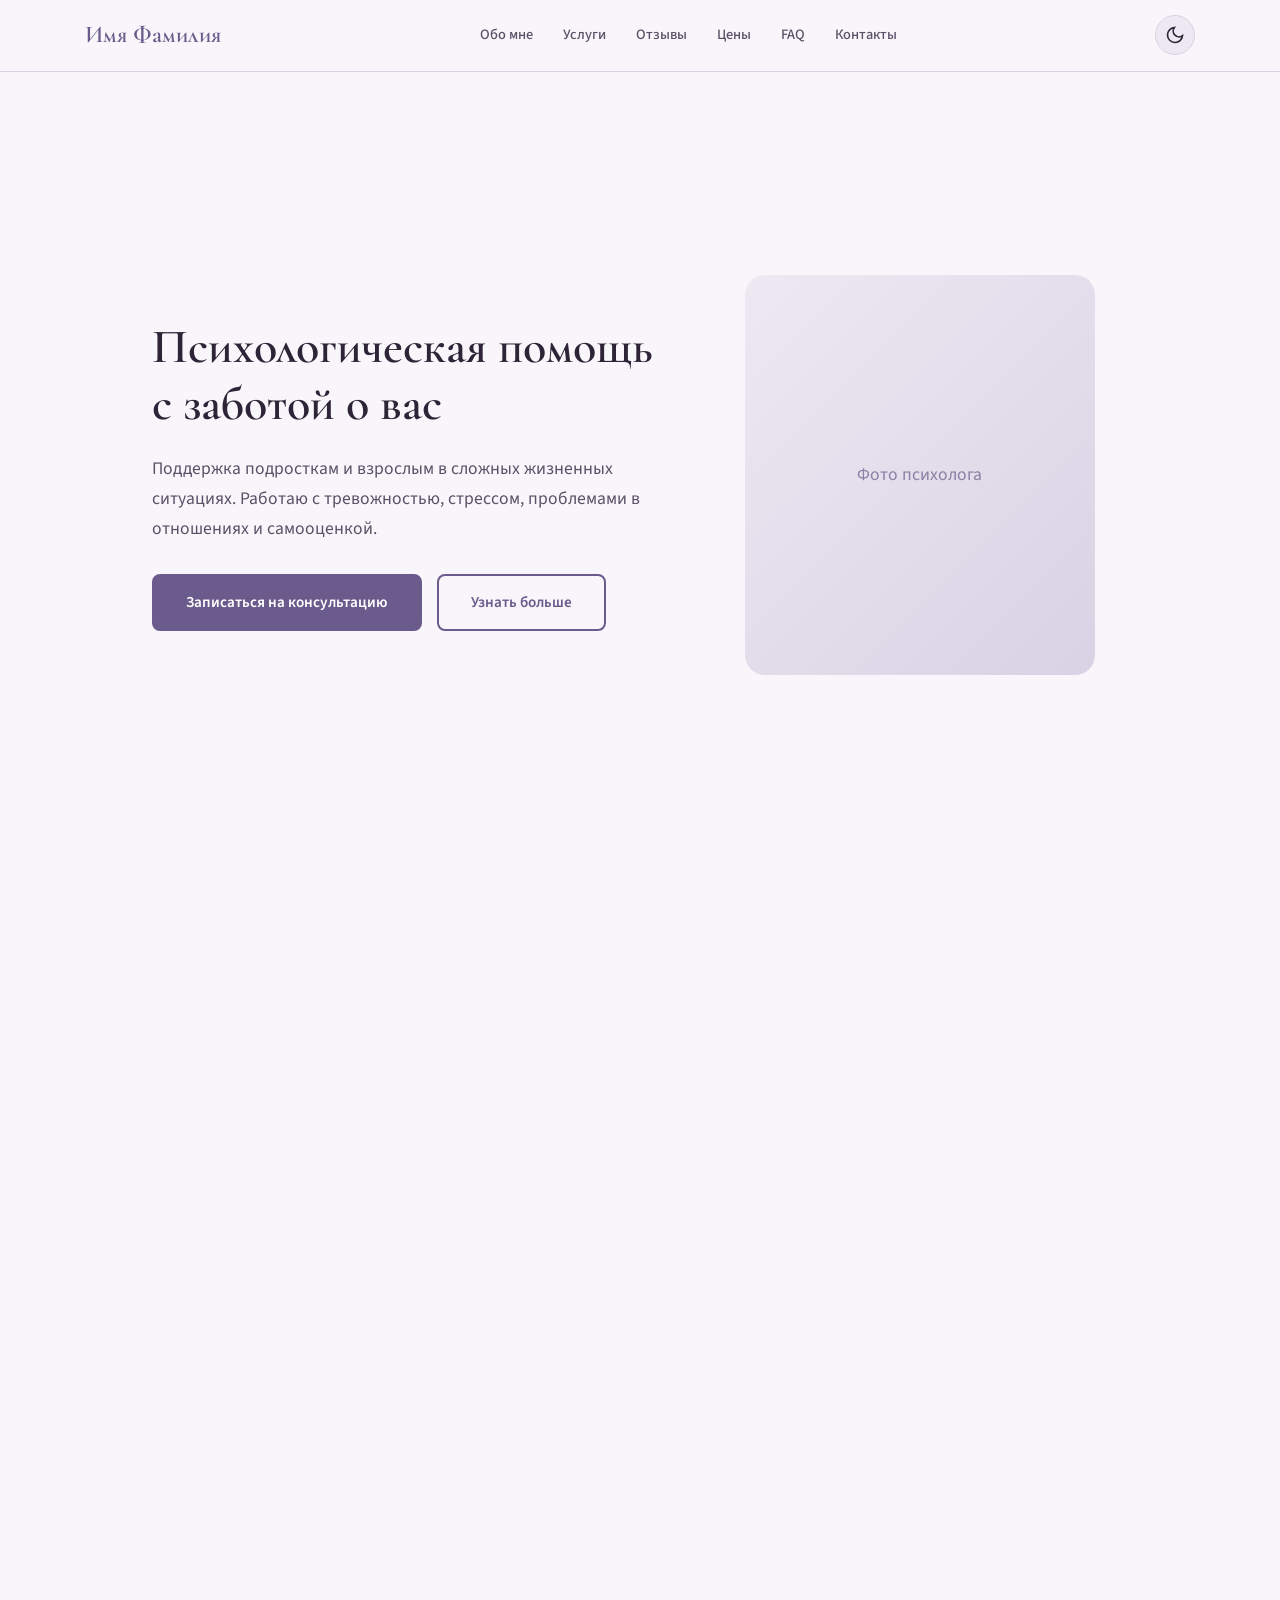
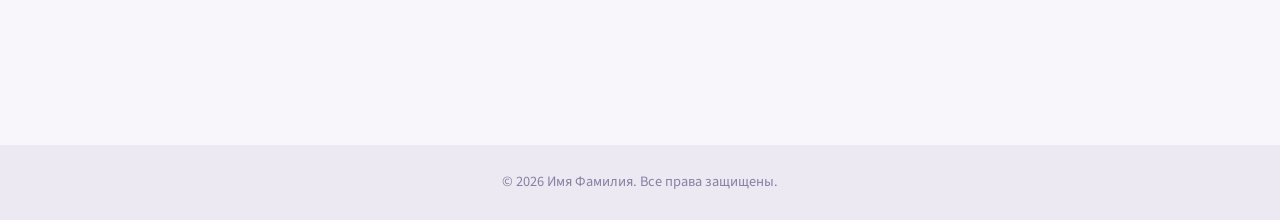
==== index.html @ 573522c4 "Add main site with combined design (2+4+5), update TZ and create README" ====
<!DOCTYPE html>
<html lang="ru">
<head>
    <meta charset="UTF-8">
    <meta name="viewport" content="width=device-width, initial-scale=1.0">
    <meta name="description" content="Психологическая помощь подросткам и взрослым. Индивидуальные консультации, работа с тревожностью, стрессом и отношениями.">
    <meta name="keywords" content="психолог, консультация психолога, помощь подросткам, тревожность, стресс, отношения">
    <meta property="og:title" content="Психолог - Консультации">
    <meta property="og:description" content="Профессиональная психологическая помощь">
    <title>Психолог | Консультации</title>
    <link rel="preconnect" href="https://fonts.googleapis.com">
    <link rel="preconnect" href="https://fonts.gstatic.com" crossorigin>
    <link href="https://fonts.googleapis.com/css2?family=Cormorant+Garamond:wght@400;600&family=Montserrat:wght@400;600;700&family=Source+Sans+Pro:wght@300;400;600&display=swap" rel="stylesheet">
    <link rel="stylesheet" href="css/style.css">
</head>
<body>
    <header class="header">
        <div class="container header__inner">
            <a href="#" class="logo">Имя Фамилия</a>
            <nav class="nav">
                <a href="#about" class="nav__link">Обо мне</a>
                <a href="#services" class="nav__link">Услуги</a>
                <a href="#reviews" class="nav__link">Отзывы</a>
                <a href="#pricing" class="nav__link">Цены</a>
                <a href="#faq" class="nav__link">FAQ</a>
                <a href="#contacts" class="nav__link">Контакты</a>
            </nav>
            <button class="theme-toggle" id="themeToggle" aria-label="Переключить тему">
                <svg class="icon-sun" width="20" height="20" viewBox="0 0 24 24" fill="none" stroke="currentColor" stroke-width="2">
                    <circle cx="12" cy="12" r="5"></circle>
                    <line x1="12" y1="1" x2="12" y2="3"></line>
                    <line x1="12" y1="21" x2="12" y2="23"></line>
                    <line x1="4.22" y1="4.22" x2="5.64" y2="5.64"></line>
                    <line x1="18.36" y1="18.36" x2="19.78" y2="19.78"></line>
                    <line x1="1" y1="12" x2="3" y2="12"></line>
                    <line x1="21" y1="12" x2="23" y2="12"></line>
                    <line x1="4.22" y1="19.78" x2="5.64" y2="18.36"></line>
                    <line x1="18.36" y1="5.64" x2="19.78" y2="4.22"></line>
                </svg>
                <svg class="icon-moon" width="20" height="20" viewBox="0 0 24 24" fill="none" stroke="currentColor" stroke-width="2">
                    <path d="M21 12.79A9 9 0 1 1 11.21 3 7 7 0 0 0 21 12.79z"></path>
                </svg>
            </button>
            <button class="mobile-menu-btn" id="mobileMenuBtn" aria-label="Меню">
                <span></span>
                <span></span>
                <span></span>
            </button>
        </div>
    </header>

    <section class="hero">
        <div class="container hero__inner">
            <div class="hero__content">
                <h1 class="hero__title">Психологическая помощь<br>с заботой о вас</h1>
                <p class="hero__subtitle">Поддержка подросткам и взрослым в сложных жизненных ситуациях. Работаю с тревожностью, стрессом, проблемами в отношениях и самооценкой.</p>
                <div class="hero__buttons">
                    <a href="#contacts" class="btn btn--primary">Записаться на консультацию</a>
                    <a href="#about" class="btn btn--secondary">Узнать больше</a>
                </div>
            </div>
            <div class="hero__image">
                <div class="hero__photo-placeholder">Фото психолога</div>
            </div>
        </div>
    </section>

    <section class="section about" id="about">
        <div class="container">
            <h2 class="section-title">Обо мне</h2>
            <div class="about__grid">
                <div class="about__photo">
                    <div class="photo-placeholder">Фото</div>
                </div>
                <div class="about__content">
                    <h3>Клинический психолог</h3>
                    <p>Помогаю людям найти выход из сложных ситуаций, обрести гармонию и научиться понимать себя. Работаю с подростками и взрослыми.</p>
                    <p>Мой подход — мягкая поддержка и глубокое понимание. Вместе мы найдём решение.</p>
                    <div class="about__stats">
                        <div class="stat">
                            <span class="stat__number">8+</span>
                            <span class="stat__label">лет опыта</span>
                        </div>
                        <div class="stat">
                            <span class="stat__number">500+</span>
                            <span class="stat__label">клиентов</span>
                        </div>
                        <div class="stat">
                            <span class="stat__number">2000+</span>
                            <span class="stat__label">сессий</span>
                        </div>
                    </div>
                </div>
            </div>
        </div>
    </section>

    <section class="section advantages">
        <div class="container">
            <h2 class="section-title">Почему выбирают меня</h2>
            <div class="advantages__grid">
                <div class="advantage-card">
                    <div class="advantage-card__icon">
                        <svg width="32" height="32" viewBox="0 0 24 24" fill="none" stroke="currentColor" stroke-width="2">
                            <path d="M20.84 4.61a5.5 5.5 0 0 0-7.78 0L12 5.67l-1.06-1.06a5.5 5.5 0 0 0-7.78 7.78l1.06 1.06L12 21.23l7.78-7.78 1.06-1.06a5.5 5.5 0 0 0 0-7.78z"></path>
                        </svg>
                    </div>
                    <h3>Индивидуальный подход</h3>
                    <p>Для каждого клиента разрабатываю персональную программу работы</p>
                </div>
                <div class="advantage-card">
                    <div class="advantage-card__icon">
                        <svg width="32" height="32" viewBox="0 0 24 24" fill="none" stroke="currentColor" stroke-width="2">
                            <circle cx="12" cy="12" r="10"></circle>
                            <polyline points="12 6 12 12 16 14"></polyline>
                        </svg>
                    </div>
                    <h3>Удобное время</h3>
                    <p>Гибкий график консультаций, в том числе онлайн</p>
                </div>
                <div class="advantage-card">
                    <div class="advantage-card__icon">
                        <svg width="32" height="32" viewBox="0 0 24 24" fill="none" stroke="currentColor" stroke-width="2">
                            <path d="M12 22s8-4 8-10V5l-8-3-8 3v7c0 6 8 10 8 10z"></path>
                        </svg>
                    </div>
                    <h3>Конфиденциальность</h3>
                    <p>Гарантирую полную анонимность и безопасность данных</p>
                </div>
            </div>
        </div>
    </section>

    <section class="section services" id="services">
        <div class="container">
            <h2 class="section-title">Услуги</h2>
            <div class="services__grid">
                <div class="service-card">
                    <h3>Индивидуальная консультация</h3>
                    <p>Работа с тревожностью, стрессом, низкой самооценкой, сложностями в отношениях и жизненными кризисами.</p>
                    <div class="service-card__price">60 мин / 3000 ₽</div>
                </div>
                <div class="service-card">
                    <h3>Консультация для подростков</h3>
                    <p>Помощь в сложный период взросления, с буллингом, тревожностью, проблемами в школе и семье.</p>
                    <div class="service-card__price">60 мин / 3000 ₽</div>
                </div>
                <div class="service-card">
                    <h3>Консультация для родителей</h3>
                    <p>Помощь в выстраивании отношений с подростками, понимание их потребностей.</p>
                    <div class="service-card__price">60 мин / 3000 ₽</div>
                </div>
                <div class="service-card">
                    <h3>Парная консультация</h3>
                    <p>Работа с конфликтами, улучшение коммуникации, восстановление близости.</p>
                    <div class="service-card__price">90 мин / 5000 ₽</div>
                </div>
                <div class="service-card">
                    <h3>Онлайн-консультация</h3>
                    <p>Комфортные сессии по видеосвязи из любой точки мира. То же качество, что и очно.</p>
                    <div class="service-card__price">60 мин / 2500 ₽</div>
                </div>
            </div>
        </div>
    </section>

    <section class="section reviews" id="reviews">
        <div class="container">
            <h2 class="section-title">Отзывы</h2>
            <div class="reviews__slider">
                <div class="reviews__track">
                    <div class="review-card">
                        <div class="review-card__text">"Очень благодарна за помощь! смогла разобраться в своих эмоциях и наконец почувствовать себя спокойно."</div>
                        <div class="review-card__author">— Анна, 28 лет</div>
                    </div>
                    <div class="review-card">
                        <div class="review-card__text">"Помогли сыну справиться с буллингом в школе. Отношения в семье стали намного лучше."</div>
                        <div class="review-card__author">— Марина, мама подростка</div>
                    </div>
                    <div class="review-card">
                        <div class="review-card__text">"Профессиональный подход и чуткость. Рекомендую всем, кто ищет поддержку."</div>
                        <div class="review-card__author">— Дмитрий, 35 лет</div>
                    </div>
                </div>
            </div>
        </div>
    </section>

    <section class="section pricing" id="pricing">
        <div class="container">
            <h2 class="section-title">Тарифы</h2>
            <div class="pricing__grid">
                <div class="price-card">
                    <h3>Разовая сессия</h3>
                    <div class="price-card__cost">3000 ₽</div>
                    <ul class="price-card__list">
                        <li>60 минут</li>
                        <li>Очно или онлайн</li>
                        <li>Запись сессии</li>
                    </ul>
                </div>
                <div class="price-card price-card--featured">
                    <h3>Базовый</h3>
                    <div class="price-card__cost">25000 ₽</div>
                    <ul class="price-card__list">
                        <li>10 сессий</li>
                        <li>Скидка 17%</li>
                        <li>Поддержка между сессиями</li>
                    </ul>
                </div>
                <div class="price-card">
                    <h3>Интенсив</h3>
                    <div class="price-card__cost">45000 ₽</div>
                    <ul class="price-card__list">
                        <li>20 сессий</li>
                        <li>Скидка 25%</li>
                        <li>Приоритетная запись</li>
                    </ul>
                </div>
            </div>
        </div>
    </section>

    <section class="section faq" id="faq">
        <div class="container">
            <h2 class="section-title">Частые вопросы</h2>
            <div class="faq__list">
                <div class="faq__item">
                    <button class="faq__question">Как проходит первая консультация?</button>
                    <div class="faq__answer">
                        <p>На первой консультации мы знакомимся, вы рассказываете о вашей ситуации, а я отвечаю на вопросы. В конце определяем цели и план работы.</p>
                    </div>
                </div>
                <div class="faq__item">
                    <button class="faq__question">Сколько консультаций нужно?</button>
                    <div class="faq__answer">
                        <p>Это зависит от вашей ситуации. Обычно заметные результаты появляются после 5-10 сессий. Точное количество обсудим на первой встрече.</p>
                    </div>
                </div>
                <div class="faq__item">
                    <button class="faq__question">Конфиденциальна ли информация?</button>
                    <div class="faq__answer">
                        <p>Да, вся информация строго конфиденциальна. Я соблюдаю профессиональную этику и не передаю данные третьим лицам.</p>
                    </div>
                </div>
                <div class="faq__item">
                    <button class="faq__question">Можно ли перенести консультацию?</button>
                    <div class="faq__answer">
                        <p>Да, перенос возможен не менее чем за 24 часа до сессии без штрафных санкций.</p>
                    </div>
                </div>
            </div>
        </div>
    </section>

    <section class="section contacts" id="contacts">
        <div class="container">
            <h2 class="section-title">Свяжитесь со мной</h2>
            <p class="contacts__text">Первый шаг к изменениям — это решение обратиться за помощью.</p>
            <div class="contacts__links">
                <a href="tel:+79000000000" class="contact-link">
                    <svg width="24" height="24" viewBox="0 0 24 24" fill="none" stroke="currentColor" stroke-width="2">
                        <path d="M22 16.92v3a2 2 0 0 1-2.18 2 19.79 19.79 0 0 1-8.63-3.07 19.5 19.5 0 0 1-6-6 19.79 19.79 0 0 1-3.07-8.67A2 2 0 0 1 4.11 2h3a2 2 0 0 1 2 1.72 12.84 12.84 0 0 0 .7 2.81 2 2 0 0 1-.45 2.11L8.09 9.91a16 16 0 0 0 6 6l1.27-1.27a2 2 0 0 1 2.11-.45 12.84 12.84 0 0 0 2.81.7A2 2 0 0 1 22 16.92z"></path>
                    </svg>
                    +7 (900) 000-00-00
                </a>
                <a href="https://t.me/username" class="contact-link" target="_blank" rel="noopener">
                    <svg width="24" height="24" viewBox="0 0 24 24" fill="none" stroke="currentColor" stroke-width="2">
                        <path d="M21 11.5a8.38 8.38 0 0 1-.9 3.8 8.5 8.5 0 0 1-7.6 4.7 8.38 8.38 0 0 1-3.8-.9L3 21l1.9-5.7a8.38 8.38 0 0 1-.9-3.8 8.5 8.5 0 0 1 4.7-7.6 8.38 8.38 0 0 1 3.8-.9h.5a8.48 8.48 0 0 1 8 8v.5z"></path>
                    </svg>
                    Telegram
                </a>
                <a href="mailto:email@example.com" class="contact-link">
                    <svg width="24" height="24" viewBox="0 0 24 24" fill="none" stroke="currentColor" stroke-width="2">
                        <path d="M4 4h16c1.1 0 2 .9 2 2v12c0 1.1-.9 2-2 2H4c-1.1 0-2-.9-2-2V6c0-1.1.9-2 2-2z"></path>
                        <polyline points="22,6 12,13 2,6"></polyline>
                    </svg>
                    email@example.com
                </a>
            </div>
        </div>
    </section>

    <footer class="footer">
        <div class="container">
            <p>© 2026 Имя Фамилия. Все права защищены.</p>
        </div>
    </footer>

    <button class="scroll-top" id="scrollTop" aria-label="Наверх">
        <svg width="24" height="24" viewBox="0 0 24 24" fill="none" stroke="currentColor" stroke-width="2">
            <polyline points="18 15 12 9 6 15"></polyline>
        </svg>
    </button>

    <script src="js/script.js"></script>
</body>
</html>
---- css/style.css ----
:root {
    --bg: #F8F6FA;
    --bg-secondary: #EDE9F2;
    --bg-card: #FFFFFF;
    --accent: #6B5B8C;
    --accent-light: #9B8AB8;
    --accent-dark: #4A3F63;
    --accent-green: #5A8A7C;
    --text: #2D2438;
    --text-secondary: #5C5068;
    --text-light: #8B7FA3;
    --border: #D8D2E4;
    --shadow: rgba(107, 91, 140, 0.12);
    --shadow-hover: rgba(107, 91, 140, 0.25);
    --transition: 0.3s ease;
}

[data-theme="dark"] {
    --bg: #1A1625;
    --bg-secondary: #252033;
    --bg-card: #2D2438;
    --accent: #9B8AB8;
    --accent-light: #B8A9D0;
    --accent-dark: #7A6A93;
    --accent-green: #6B9A8C;
    --text: #F0ECF4;
    --text-secondary: #C4BBD4;
    --text-light: #8B7FA3;
    --border: #3D344D;
    --shadow: rgba(0, 0, 0, 0.3);
    --shadow-hover: rgba(0, 0, 0, 0.5);
}

* {
    margin: 0;
    padding: 0;
    box-sizing: border-box;
}

html {
    scroll-behavior: smooth;
}

body {
    font-family: 'Source Sans Pro', 'Open Sans', sans-serif;
    background: var(--bg);
    color: var(--text);
    line-height: 1.7;
    transition: background var(--transition), color var(--transition);
}

.container {
    max-width: 1150px;
    margin: 0 auto;
    padding: 0 20px;
}

/* Header */
.header {
    position: fixed;
    top: 0;
    left: 0;
    right: 0;
    z-index: 1000;
    background: var(--bg);
    backdrop-filter: blur(10px);
    border-bottom: 1px solid var(--border);
    transition: background var(--transition), border-color var(--transition);
}

.header__inner {
    display: flex;
    justify-content: space-between;
    align-items: center;
    padding: 15px 20px;
}

.logo {
    font-family: 'Cormorant Garamond', serif;
    font-size: 1.5rem;
    font-weight: 600;
    color: var(--accent);
    text-decoration: none;
    transition: color var(--transition);
}

.logo:hover {
    color: var(--accent-light);
}

.nav {
    display: flex;
    gap: 30px;
}

.nav__link {
    color: var(--text-secondary);
    text-decoration: none;
    font-size: 0.9rem;
    font-weight: 500;
    transition: color var(--transition);
    position: relative;
}

.nav__link::after {
    content: '';
    position: absolute;
    bottom: -4px;
    left: 0;
    width: 0;
    height: 2px;
    background: var(--accent);
    transition: width var(--transition);
}

.nav__link:hover {
    color: var(--accent);
}

.nav__link:hover::after {
    width: 100%;
}

.theme-toggle {
    background: var(--bg-secondary);
    border: 1px solid var(--border);
    border-radius: 50%;
    width: 40px;
    height: 40px;
    cursor: pointer;
    display: flex;
    align-items: center;
    justify-content: center;
    color: var(--text);
    transition: all var(--transition);
}

.theme-toggle:hover {
    background: var(--accent);
    color: white;
    border-color: var(--accent);
}

.icon-sun {
    display: none;
}

.icon-moon {
    display: block;
}

[data-theme="dark"] .icon-sun {
    display: block;
}

[data-theme="dark"] .icon-moon {
    display: none;
}

.mobile-menu-btn {
    display: none;
    flex-direction: column;
    gap: 5px;
    background: none;
    border: none;
    cursor: pointer;
    padding: 5px;
}

.mobile-menu-btn span {
    width: 25px;
    height: 2px;
    background: var(--text);
    transition: all var(--transition);
}

/* Hero */
.hero {
    padding: 150px 0 100px;
    min-height: 100vh;
    display: flex;
    align-items: center;
}

.hero__inner {
    display: grid;
    grid-template-columns: 1.2fr 1fr;
    gap: 60px;
    align-items: center;
}

.hero__title {
    font-family: 'Cormorant Garamond', serif;
    font-size: 3rem;
    font-weight: 600;
    line-height: 1.2;
    margin-bottom: 20px;
    color: var(--text);
    transition: color var(--transition);
}

.hero__subtitle {
    font-size: 1.1rem;
    color: var(--text-secondary);
    margin-bottom: 30px;
    max-width: 500px;
    transition: color var(--transition);
}

.hero__buttons {
    display: flex;
    gap: 15px;
    flex-wrap: wrap;
}

.btn {
    display: inline-block;
    padding: 14px 32px;
    text-decoration: none;
    border-radius: 8px;
    font-weight: 600;
    font-size: 0.95rem;
    transition: all var(--transition);
}

.btn--primary {
    background: var(--accent);
    color: white;
    border: 2px solid var(--accent);
}

.btn--primary:hover {
    background: var(--accent-dark);
    border-color: var(--accent-dark);
    transform: translateY(-2px);
    box-shadow: 0 8px 20px var(--shadow-hover);
}

.btn--secondary {
    background: transparent;
    color: var(--accent);
    border: 2px solid var(--accent);
}

.btn--secondary:hover {
    background: var(--accent);
    color: white;
}

.hero__image {
    display: flex;
    justify-content: center;
}

.hero__photo-placeholder,
.photo-placeholder {
    width: 100%;
    max-width: 350px;
    height: 400px;
    background: linear-gradient(135deg, var(--bg-secondary) 0%, var(--border) 100%);
    border-radius: 20px;
    display: flex;
    align-items: center;
    justify-content: center;
    color: var(--text-light);
    font-size: 1.1rem;
    transition: all var(--transition);
}

/* Sections */
.section {
    padding: 90px 0;
}

.section-title {
    font-family: 'Montserrat', sans-serif;
    font-size: 1.8rem;
    font-weight: 600;
    text-align: center;
    margin-bottom: 50px;
    color: var(--text);
    position: relative;
    transition: color var(--transition);
}

.section-title::after {
    content: '';
    position: absolute;
    bottom: -15px;
    left: 50%;
    transform: translateX(-50%);
    width: 50px;
    height: 3px;
    background: var(--accent);
    border-radius: 2px;
}

/* About */
.about {
    background: var(--bg-card);
    transition: background var(--transition);
}

.about__grid {
    display: grid;
    grid-template-columns: 1fr 1.3fr;
    gap: 50px;
    align-items: center;
}

.about__photo .photo-placeholder {
    height: 320px;
    max-width: 100%;
}

.about__content h3 {
    font-family: 'Montserrat', sans-serif;
    font-size: 1.3rem;
    font-weight: 600;
    margin-bottom: 20px;
    color: var(--accent);
    transition: color var(--transition);
}

.about__content p {
    margin-bottom: 15px;
    color: var(--text-secondary);
    transition: color var(--transition);
}

.about__stats {
    display: flex;
    gap: 40px;
    margin-top: 30px;
    padding-top: 25px;
    border-top: 1px solid var(--border);
}

.stat {
    text-align: center;
}

.stat__number {
    display: block;
    font-family: 'Montserrat', sans-serif;
    font-size: 2rem;
    font-weight: 700;
    color: var(--accent);
    transition: color var(--transition);
}

.stat__label {
    font-size: 0.85rem;
    color: var(--text-light);
    transition: color var(--transition);
}

/* Advantages */
.advantages__grid {
    display: grid;
    grid-template-columns: repeat(3, 1fr);
    gap: 30px;
}

.advantage-card {
    background: var(--bg-card);
    padding: 35px 25px;
    border-radius: 12px;
    text-align: center;
    border: 1px solid var(--border);
    transition: all var(--transition);
}

.advantage-card:hover {
    transform: translateY(-5px);
    box-shadow: 0 15px 35px var(--shadow);
    border-color: var(--accent-light);
}

.advantage-card__icon {
    width: 60px;
    height: 60px;
    margin: 0 auto 20px;
    background: var(--bg-secondary);
    border-radius: 50%;
    display: flex;
    align-items: center;
    justify-content: center;
    color: var(--accent);
    transition: all var(--transition);
}

.advantage-card:hover .advantage-card__icon {
    background: var(--accent);
    color: white;
}

.advantage-card h3 {
    font-family: 'Montserrat', sans-serif;
    font-size: 1.1rem;
    font-weight: 600;
    margin-bottom: 12px;
    color: var(--text);
    transition: color var(--transition);
}

.advantage-card p {
    font-size: 0.95rem;
    color: var(--text-secondary);
    transition: color var(--transition);
}

/* Services */
.services {
    background: var(--bg-secondary);
    transition: background var(--transition);
}

.services__grid {
    display: grid;
    grid-template-columns: repeat(auto-fit, minmax(280px, 1fr));
    gap: 25px;
}

.service-card {
    background: var(--bg-card);
    padding: 30px;
    border-radius: 12px;
    border: 1px solid var(--border);
    transition: all var(--transition);
}

.service-card:hover {
    transform: translateY(-5px);
    box-shadow: 0 12px 30px var(--shadow);
    border-color: var(--accent-light);
}

.service-card h3 {
    font-family: 'Montserrat', sans-serif;
    font-size: 1.1rem;
    font-weight: 600;
    margin-bottom: 12px;
    color: var(--text);
    transition: color var(--transition);
}

.service-card p {
    font-size: 0.95rem;
    color: var(--text-secondary);
    margin-bottom: 15px;
    transition: color var(--transition);
}

.service-card__price {
    font-family: 'Montserrat', sans-serif;
    font-size: 1rem;
    font-weight: 600;
    color: var(--accent);
    transition: color var(--transition);
}

/* Reviews */
.reviews__slider {
    overflow: hidden;
    padding: 20px 0;
}

.reviews__track {
    display: flex;
    gap: 25px;
    animation: scroll 20s linear infinite;
}

.review-card {
    flex: 0 0 350px;
    background: var(--bg-card);
    padding: 30px;
    border-radius: 12px;
    border: 1px solid var(--border);
    transition: all var(--transition);
}

.review-card__text {
    font-style: italic;
    margin-bottom: 15px;
    color: var(--text-secondary);
    transition: color var(--transition);
}

.review-card__author {
    font-weight: 600;
    color: var(--accent);
    transition: color var(--transition);
}

@keyframes scroll {
    0% { transform: translateX(0); }
    100% { transform: translateX(-50%); }
}

/* Pricing */
.pricing__grid {
    display: grid;
    grid-template-columns: repeat(3, 1fr);
    gap: 25px;
}

.price-card {
    background: var(--bg-card);
    padding: 40px 30px;
    border-radius: 12px;
    text-align: center;
    border: 1px solid var(--border);
    transition: all var(--transition);
}

.price-card:hover {
    transform: translateY(-5px);
    box-shadow: 0 15px 35px var(--shadow);
}

.price-card h3 {
    font-family: 'Montserrat', sans-serif;
    font-size: 1.2rem;
    font-weight: 600;
    margin-bottom: 15px;
    color: var(--text);
    transition: color var(--transition);
}

.price-card__cost {
    font-family: 'Montserrat', sans-serif;
    font-size: 2.2rem;
    font-weight: 700;
    color: var(--accent);
    margin-bottom: 20px;
    transition: color var(--transition);
}

.price-card__list {
    list-style: none;
    color: var(--text-secondary);
    transition: color var(--transition);
}

.price-card__list li {
    padding: 8px 0;
    border-bottom: 1px solid var(--border);
}

.price-card__list li:last-child {
    border-bottom: none;
}

.price-card--featured {
    background: var(--accent);
    border-color: var(--accent);
}

.price-card--featured h3,
.price-card--featured .price-card__cost,
.price-card--featured .price-card__list,
.price-card--featured .price-card__list li {
    color: white;
    border-color: rgba(255,255,255,0.2);
}

.price-card--featured .price-card__list li:last-child {
    border: none;
}

/* FAQ */
.faq__list {
    max-width: 700px;
    margin: 0 auto;
}

.faq__item {
    background: var(--bg-card);
    border-radius: 10px;
    margin-bottom: 15px;
    border: 1px solid var(--border);
    overflow: hidden;
    transition: all var(--transition);
}

.faq__question {
    width: 100%;
    padding: 20px 25px;
    background: none;
    border: none;
    text-align: left;
    font-family: 'Montserrat', sans-serif;
    font-size: 1rem;
    font-weight: 600;
    color: var(--text);
    cursor: pointer;
    display: flex;
    justify-content: space-between;
    align-items: center;
    transition: all var(--transition);
}

.faq__question::after {
    content: '+';
    font-size: 1.5rem;
    color: var(--accent);
    transition: transform var(--transition);
}

.faq__item.active .faq__question::after {
    transform: rotate(45deg);
}

.faq__answer {
    max-height: 0;
    overflow: hidden;
    transition: max-height var(--transition);
}

.faq__answer p {
    padding: 0 25px 20px;
    color: var(--text-secondary);
}

.faq__item.active .faq__answer {
    max-height: 200px;
}

/* Contacts */
.contacts {
    background: var(--accent);
    color: white;
    text-align: center;
}

.contacts .section-title {
    color: white;
}

.contacts .section-title::after {
    background: white;
}

.contacts__text {
    font-size: 1.1rem;
    margin-bottom: 30px;
    opacity: 0.9;
}

.contacts__links {
    display: flex;
    justify-content: center;
    gap: 30px;
    flex-wrap: wrap;
}

.contact-link {
    display: inline-flex;
    align-items: center;
    gap: 10px;
    color: white;
    text-decoration: none;
    font-size: 1.1rem;
    padding: 12px 25px;
    background: rgba(255,255,255,0.15);
    border-radius: 8px;
    transition: all var(--transition);
}

.contact-link:hover {
    background: rgba(255,255,255,0.25);
    transform: translateY(-2px);
}

/* Footer */
.footer {
    padding: 25px 0;
    text-align: center;
    background: var(--bg-secondary);
    color: var(--text-light);
    font-size: 0.9rem;
    transition: all var(--transition);
}

/* Scroll to top */
.scroll-top {
    position: fixed;
    bottom: 30px;
    right: 30px;
    width: 45px;
    height: 45px;
    background: var(--accent);
    color: white;
    border: none;
    border-radius: 50%;
    cursor: pointer;
    display: flex;
    align-items: center;
    justify-content: center;
    opacity: 0;
    visibility: hidden;
    transition: all var(--transition);
    box-shadow: 0 5px 15px var(--shadow);
    z-index: 999;
}

.scroll-top.visible {
    opacity: 1;
    visibility: visible;
}

.scroll-top:hover {
    background: var(--accent-dark);
    transform: translateY(-3px);
}

/* Animations */
.fade-in {
    opacity: 0;
    transform: translateY(30px);
    transition: opacity 0.6s ease, transform 0.6s ease;
}

.fade-in.visible {
    opacity: 1;
    transform: translateY(0);
}

/* Responsive */
@media (max-width: 992px) {
    .hero__inner {
        grid-template-columns: 1fr;
        text-align: center;
    }
    
    .hero__subtitle {
        max-width: 100%;
    }
    
    .hero__buttons {
        justify-content: center;
    }
    
    .hero__photo-placeholder {
        max-width: 300px;
        height: 300px;
        margin: 0 auto;
    }
    
    .about__grid {
        grid-template-columns: 1fr;
    }
    
    .about__photo {
        order: -1;
    }
    
    .advantages__grid,
    .pricing__grid {
        grid-template-columns: 1fr;
    }
    
    .pricing__grid {
        max-width: 400px;
        margin: 0 auto;
    }
}

@media (max-width: 768px) {
    .nav {
        display: none;
    }
    
    .mobile-menu-btn {
        display: flex;
    }
    
    .hero {
        padding: 120px 0 60px;
    }
    
    .hero__title {
        font-size: 2.2rem;
    }
    
    .section {
        padding: 60px 0;
    }
    
    .about__stats {
        justify-content: center;
    }
    
    .contacts__links {
        flex-direction: column;
        align-items: center;
    }
    
    .scroll-top {
        bottom: 20px;
        right: 20px;
    }
}
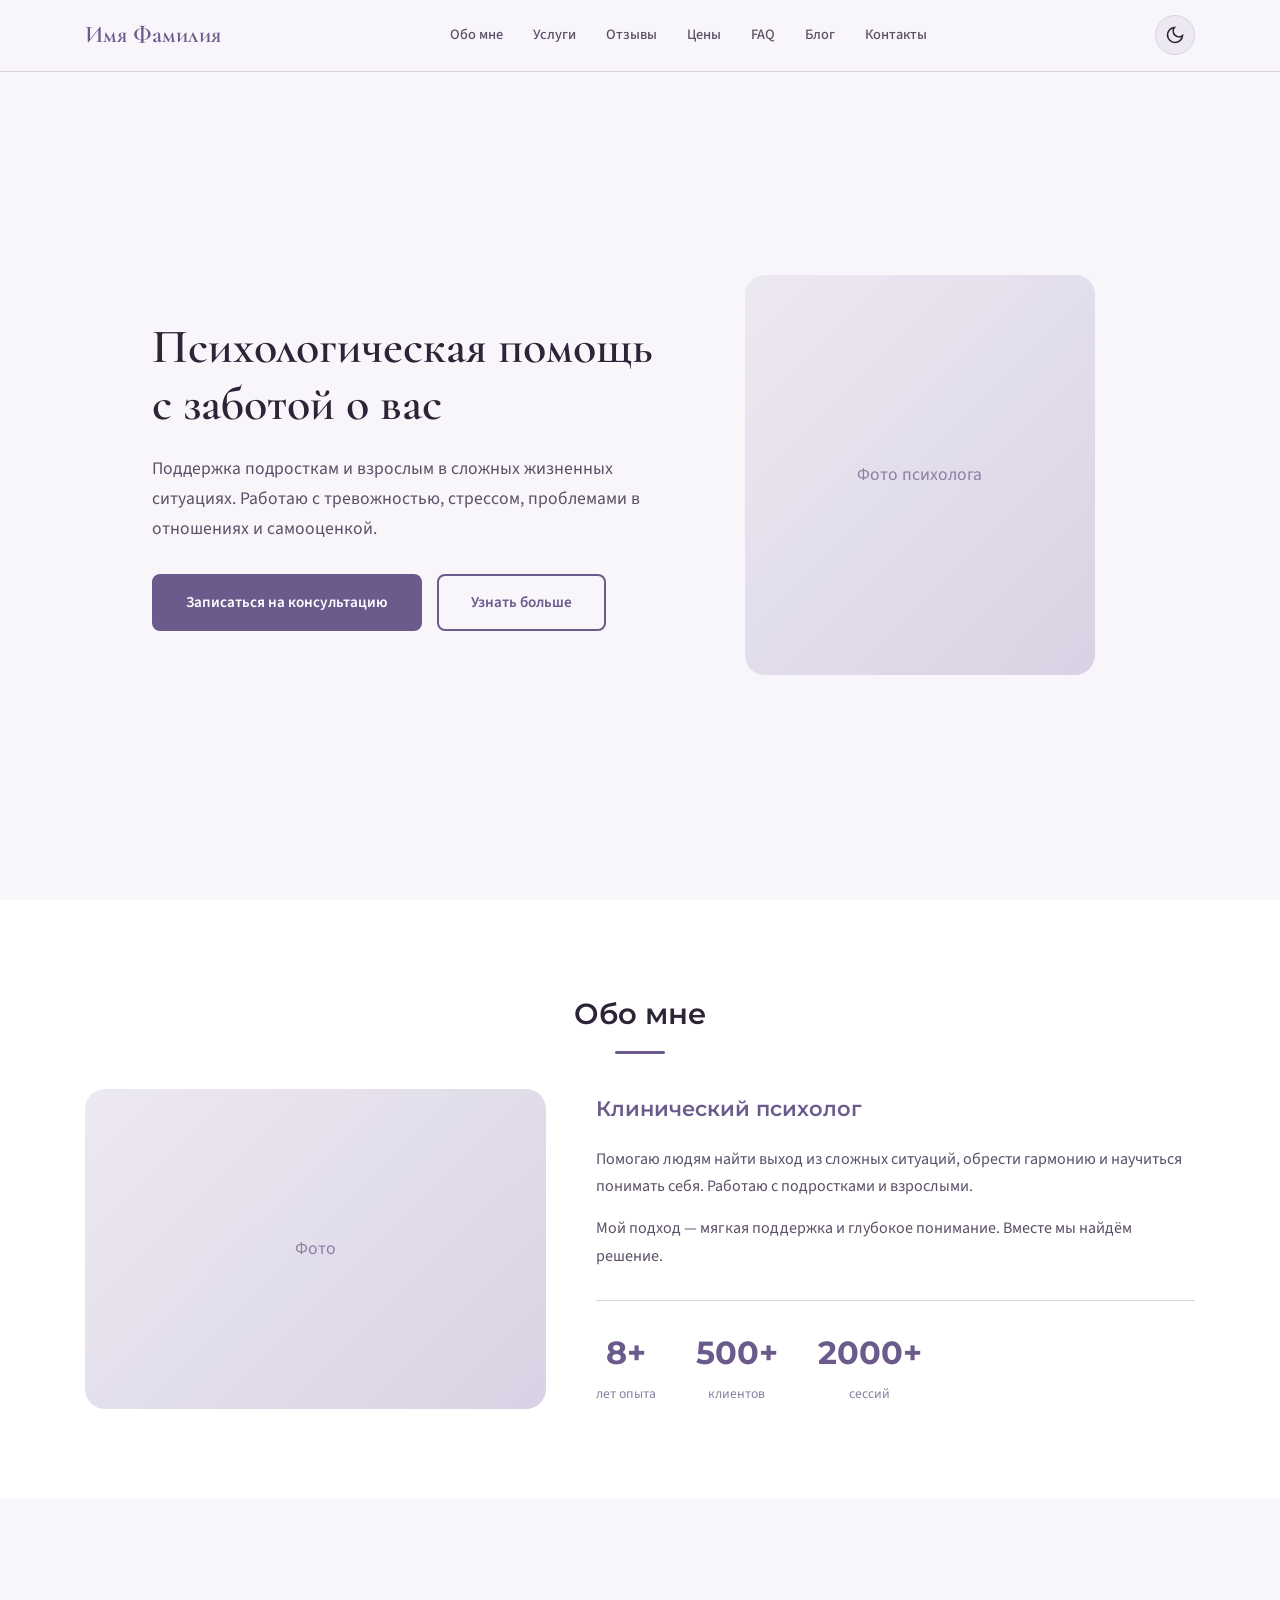
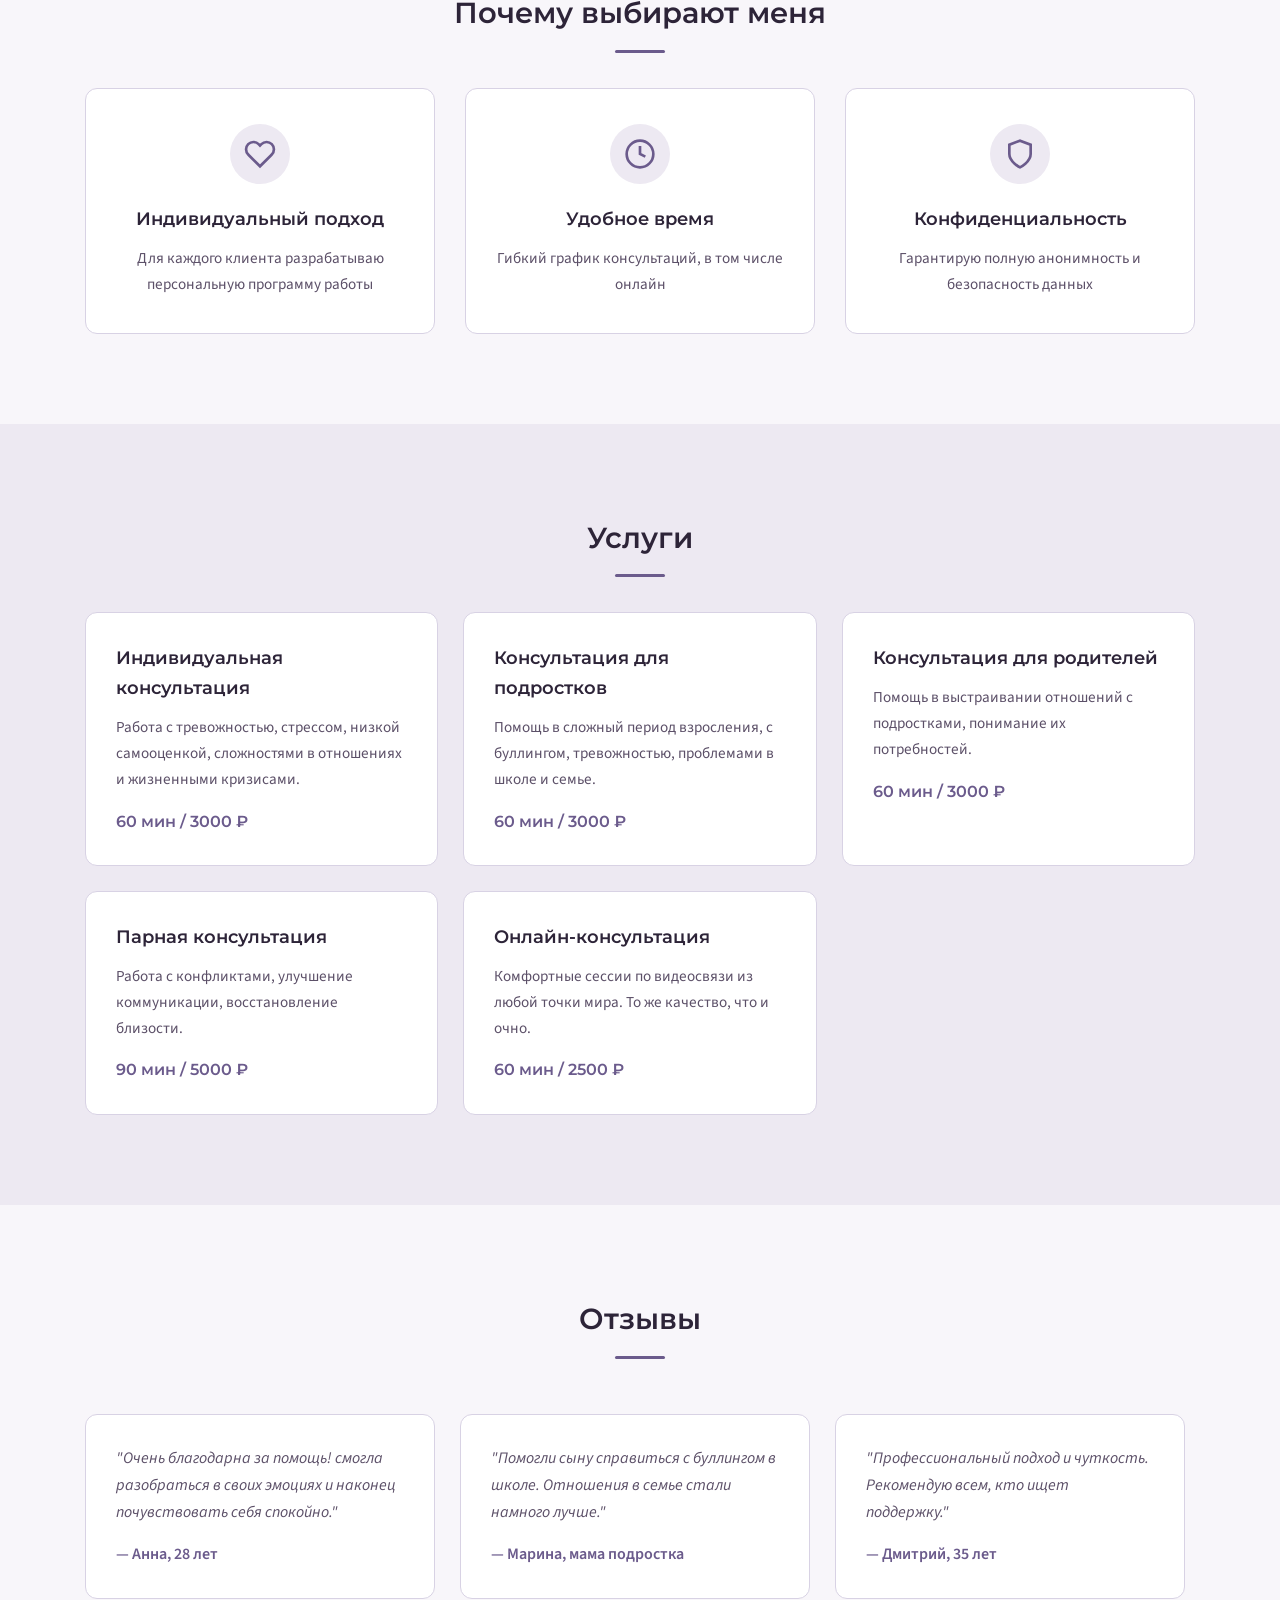
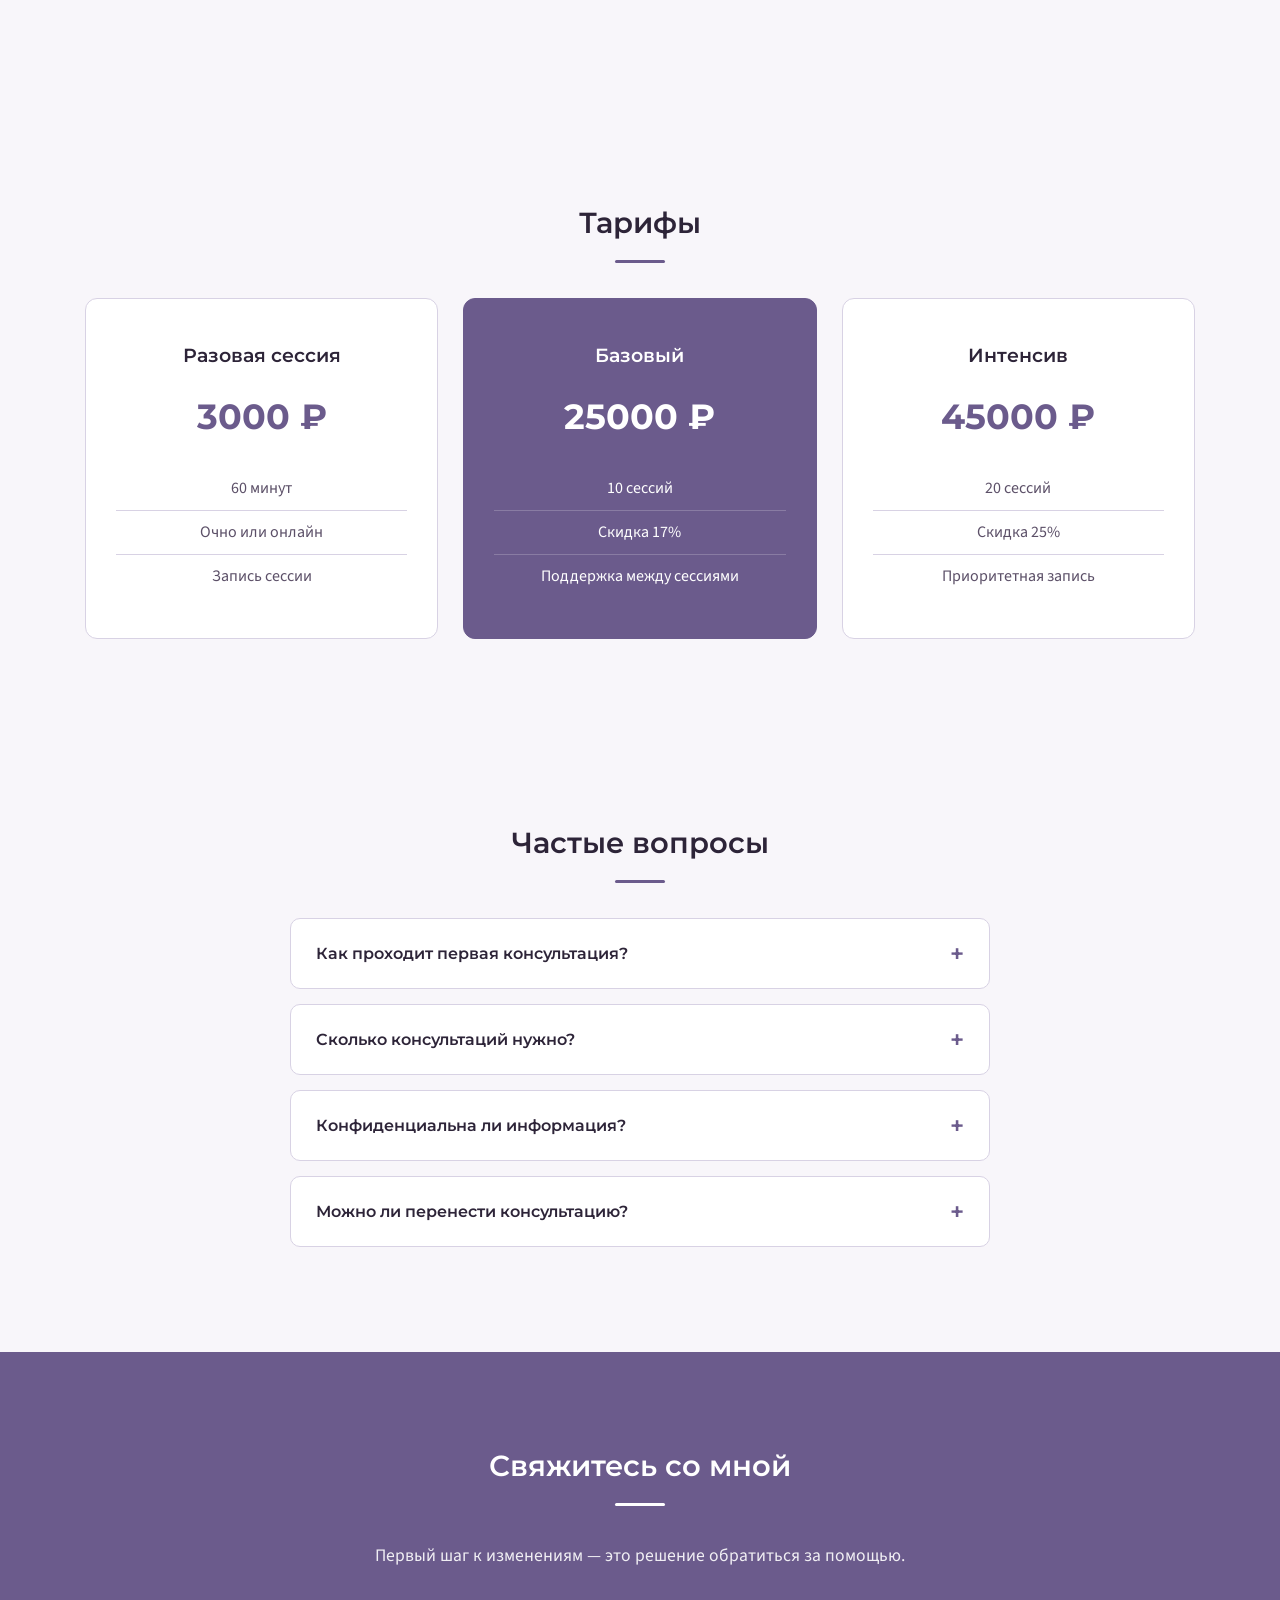
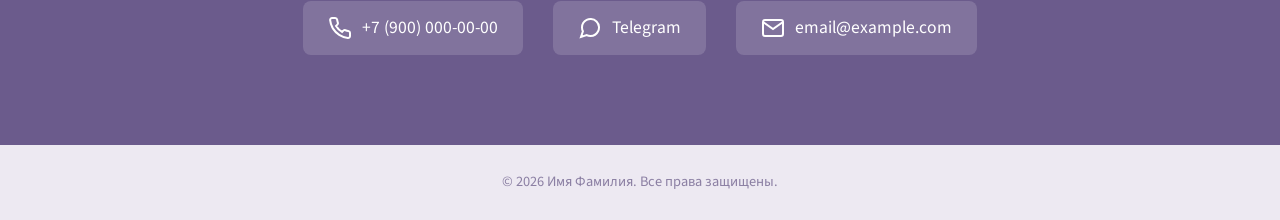
==== commit 65a6d859: "Add blog with JS-based markdown rendering" ====
--- a/index.html
+++ b/index.html
@@ -23,6 +23,7 @@
                 <a href="#reviews" class="nav__link">Отзывы</a>
                 <a href="#pricing" class="nav__link">Цены</a>
                 <a href="#faq" class="nav__link">FAQ</a>
+                <a href="blog.html" class="nav__link">Блог</a>
                 <a href="#contacts" class="nav__link">Контакты</a>
             </nav>
             <button class="theme-toggle" id="themeToggle" aria-label="Переключить тему">
--- a/css/style.css
+++ b/css/style.css
@@ -718,14 +718,9 @@
 
 /* Animations */
 .fade-in {
-    opacity: 0;
-    transform: translateY(30px);
-    transition: opacity 0.6s ease, transform 0.6s ease;
-}
-
-.fade-in.visible {
     opacity: 1;
     transform: translateY(0);
+    transition: opacity 0.6s ease, transform 0.6s ease;
 }
 
 /* Responsive */
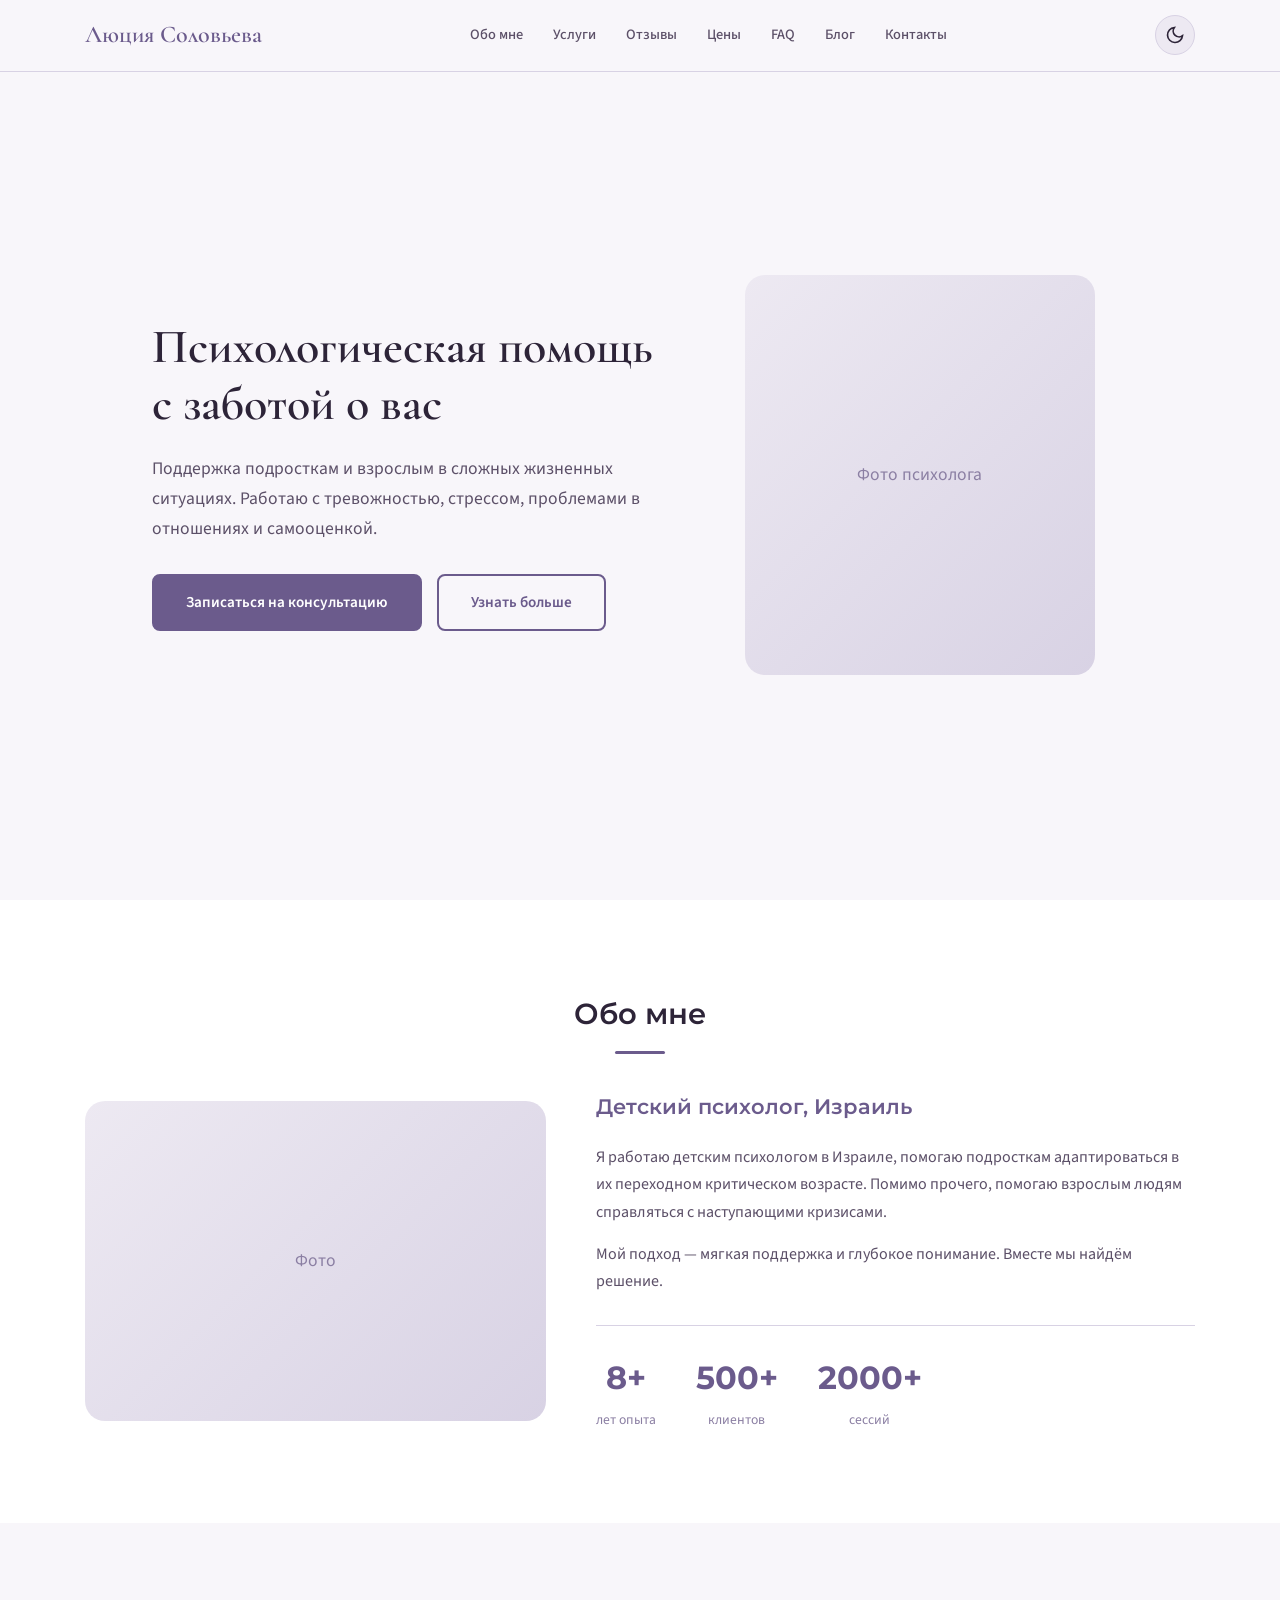
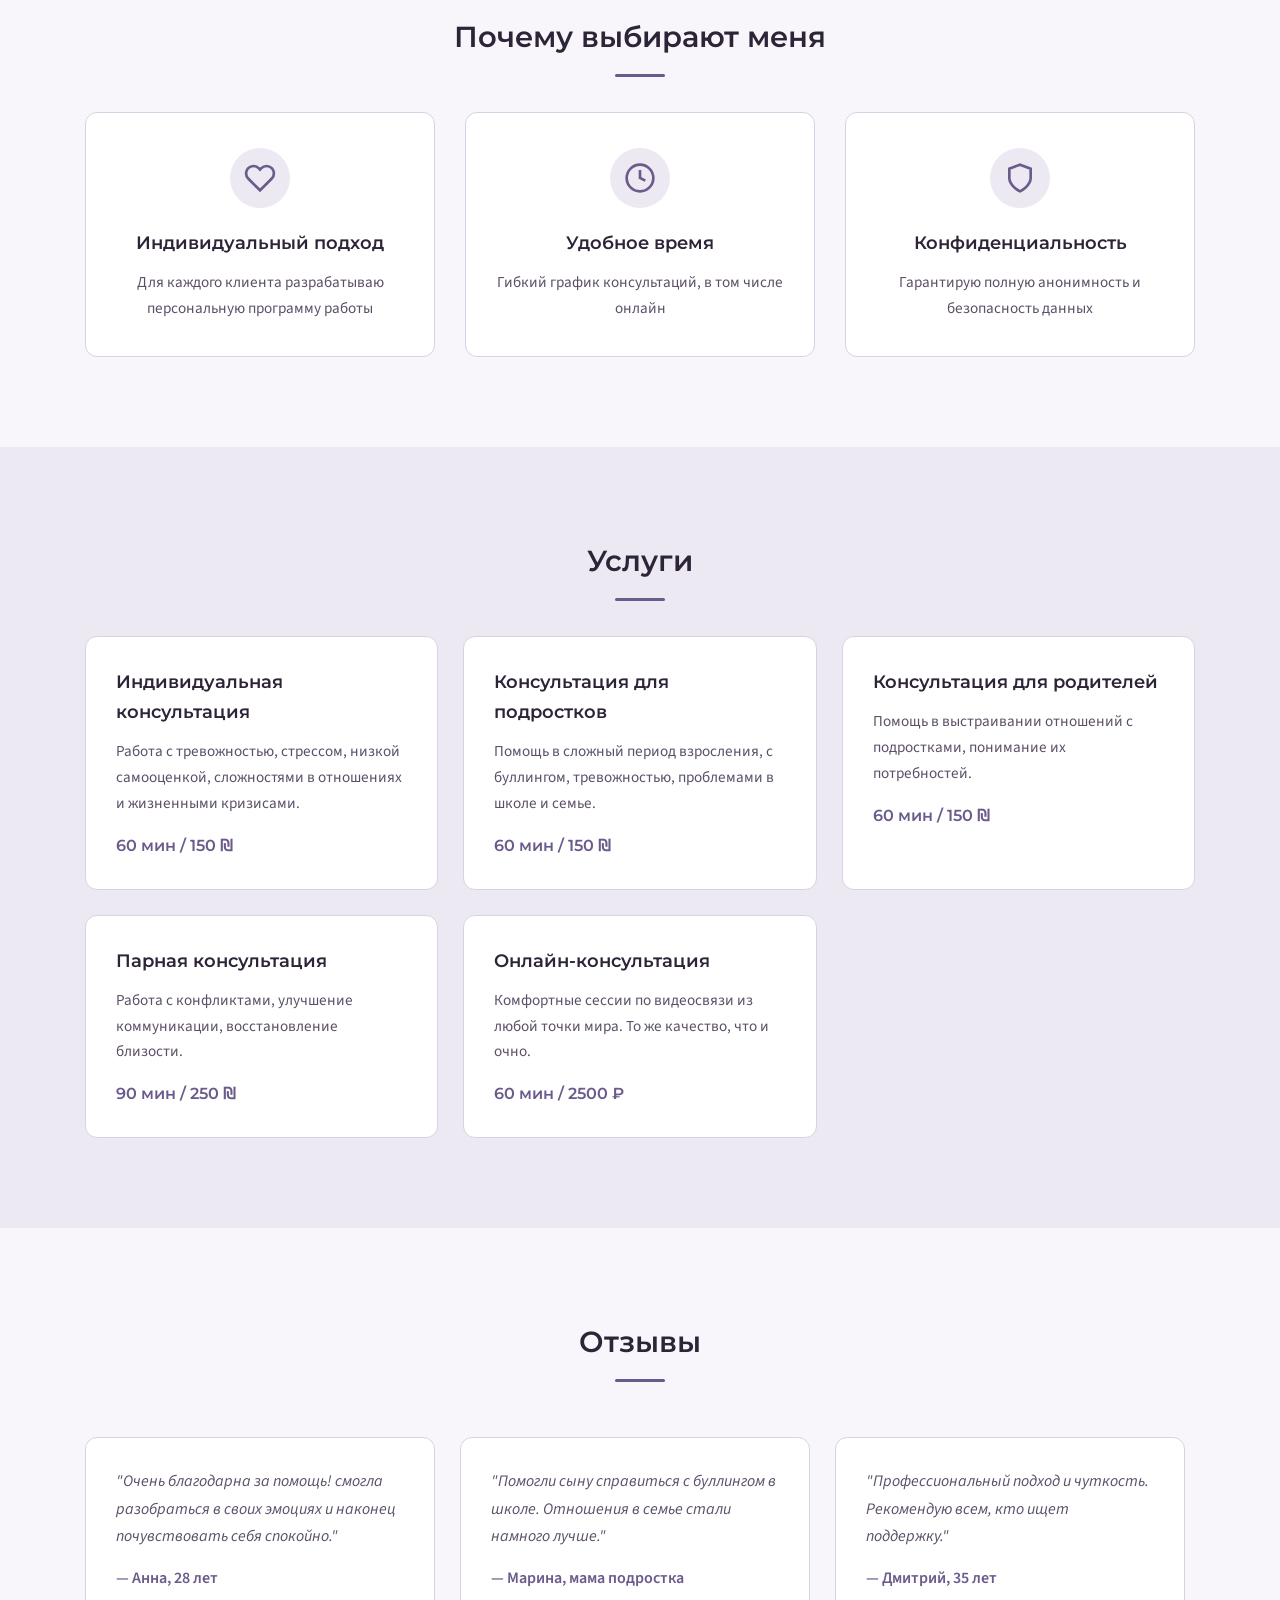
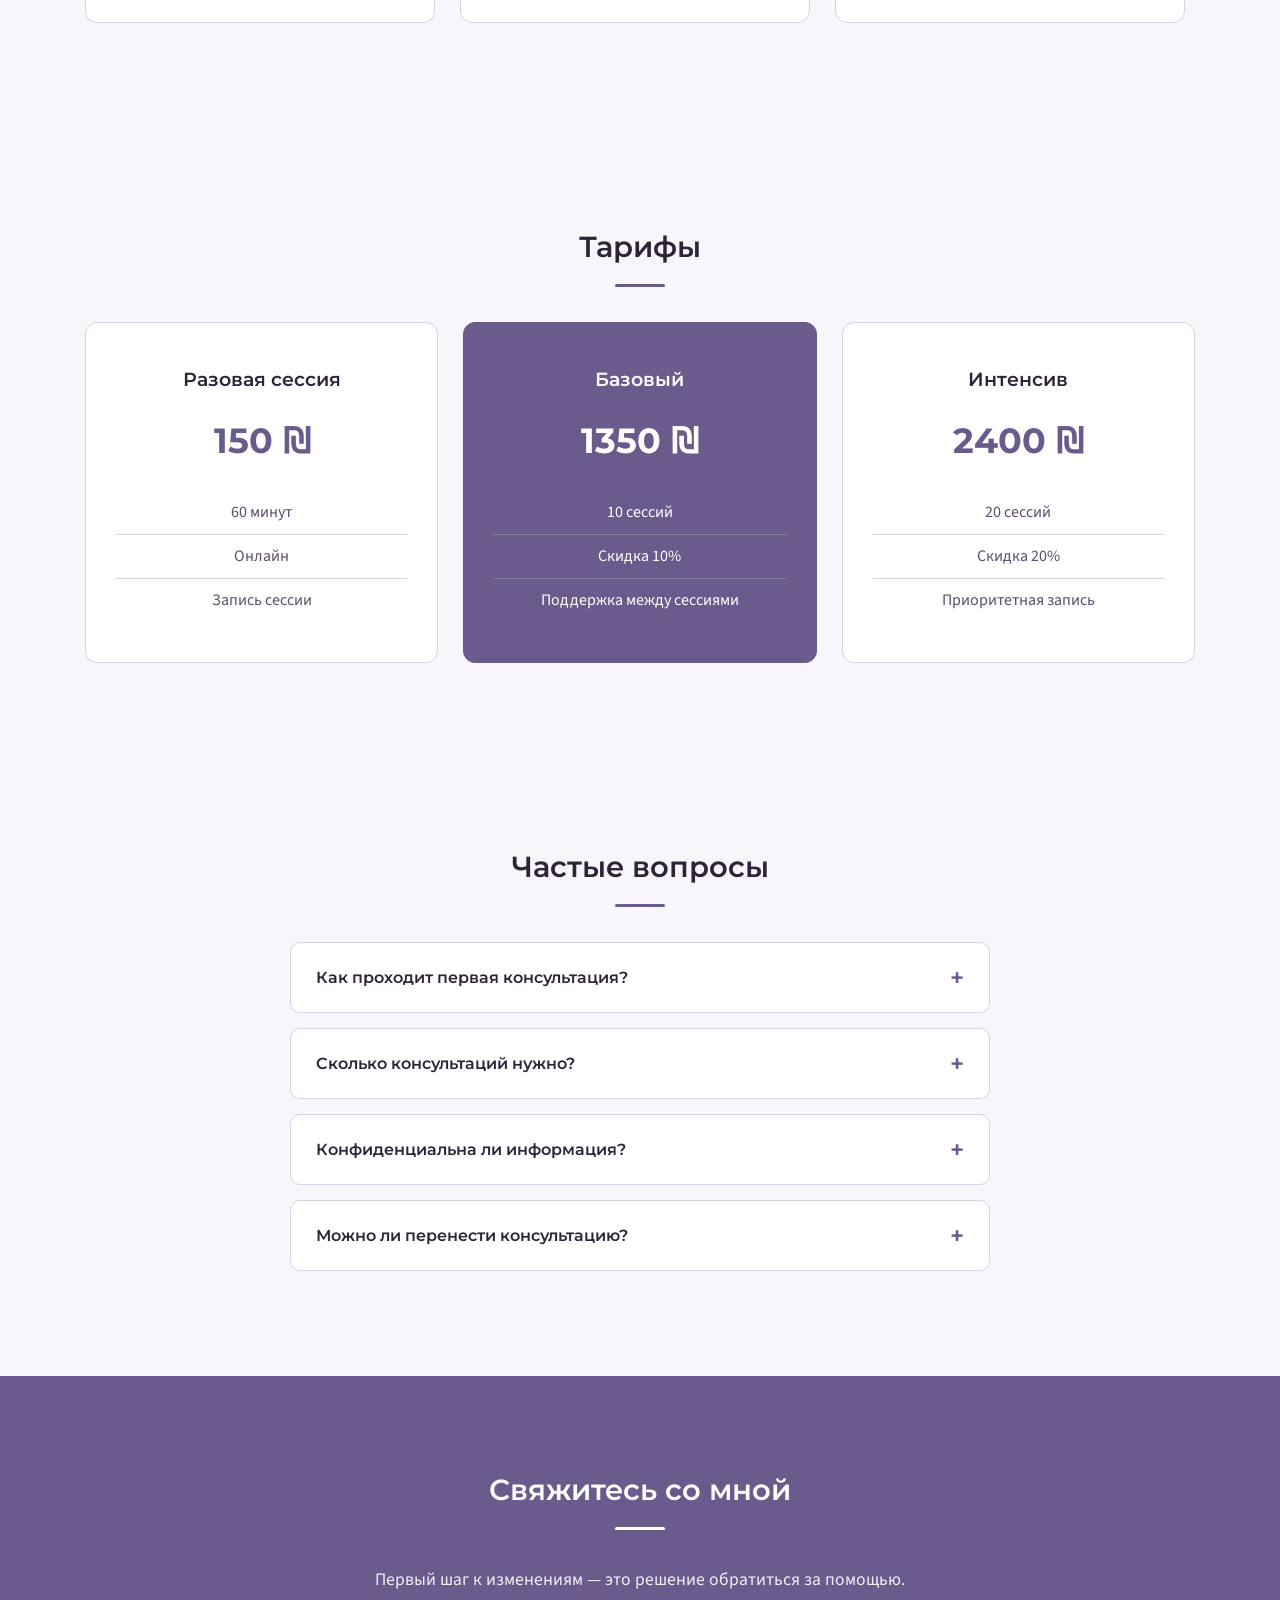
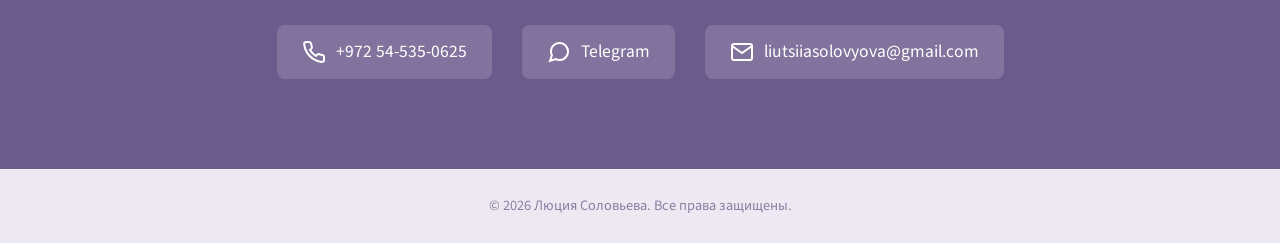
==== commit eaee689c: "Update site with psychologist contacts and clear questionnaire" ====
--- a/index.html
+++ b/index.html
@@ -16,7 +16,7 @@
 <body>
     <header class="header">
         <div class="container header__inner">
-            <a href="#" class="logo">Имя Фамилия</a>
+            <a href="#" class="logo">Люция Соловьева</a>
             <nav class="nav">
                 <a href="#about" class="nav__link">Обо мне</a>
                 <a href="#services" class="nav__link">Услуги</a>
@@ -74,8 +74,8 @@
                     <div class="photo-placeholder">Фото</div>
                 </div>
                 <div class="about__content">
-                    <h3>Клинический психолог</h3>
-                    <p>Помогаю людям найти выход из сложных ситуаций, обрести гармонию и научиться понимать себя. Работаю с подростками и взрослыми.</p>
+                    <h3>Детский психолог, Израиль</h3>
+                    <p>Я работаю детским психологом в Израиле, помогаю подросткам адаптироваться в их переходном критическом возрасте. Помимо прочего, помогаю взрослым людям справляться с наступающими кризисами.</p>
                     <p>Мой подход — мягкая поддержка и глубокое понимание. Вместе мы найдём решение.</p>
                     <div class="about__stats">
                         <div class="stat">
@@ -139,22 +139,22 @@
                 <div class="service-card">
                     <h3>Индивидуальная консультация</h3>
                     <p>Работа с тревожностью, стрессом, низкой самооценкой, сложностями в отношениях и жизненными кризисами.</p>
-                    <div class="service-card__price">60 мин / 3000 ₽</div>
+                    <div class="service-card__price">60 мин / 150 ₪</div>
                 </div>
                 <div class="service-card">
                     <h3>Консультация для подростков</h3>
                     <p>Помощь в сложный период взросления, с буллингом, тревожностью, проблемами в школе и семье.</p>
-                    <div class="service-card__price">60 мин / 3000 ₽</div>
+                    <div class="service-card__price">60 мин / 150 ₪</div>
                 </div>
                 <div class="service-card">
                     <h3>Консультация для родителей</h3>
                     <p>Помощь в выстраивании отношений с подростками, понимание их потребностей.</p>
-                    <div class="service-card__price">60 мин / 3000 ₽</div>
+                    <div class="service-card__price">60 мин / 150 ₪</div>
                 </div>
                 <div class="service-card">
                     <h3>Парная консультация</h3>
                     <p>Работа с конфликтами, улучшение коммуникации, восстановление близости.</p>
-                    <div class="service-card__price">90 мин / 5000 ₽</div>
+                    <div class="service-card__price">90 мин / 250 ₪</div>
                 </div>
                 <div class="service-card">
                     <h3>Онлайн-консультация</h3>
@@ -193,28 +193,28 @@
             <div class="pricing__grid">
                 <div class="price-card">
                     <h3>Разовая сессия</h3>
-                    <div class="price-card__cost">3000 ₽</div>
+                    <div class="price-card__cost">150 ₪</div>
                     <ul class="price-card__list">
                         <li>60 минут</li>
-                        <li>Очно или онлайн</li>
+                        <li>Онлайн</li>
                         <li>Запись сессии</li>
                     </ul>
                 </div>
                 <div class="price-card price-card--featured">
                     <h3>Базовый</h3>
-                    <div class="price-card__cost">25000 ₽</div>
+                    <div class="price-card__cost">1350 ₪</div>
                     <ul class="price-card__list">
                         <li>10 сессий</li>
-                        <li>Скидка 17%</li>
+                        <li>Скидка 10%</li>
                         <li>Поддержка между сессиями</li>
                     </ul>
                 </div>
                 <div class="price-card">
                     <h3>Интенсив</h3>
-                    <div class="price-card__cost">45000 ₽</div>
+                    <div class="price-card__cost">2400 ₪</div>
                     <ul class="price-card__list">
                         <li>20 сессий</li>
-                        <li>Скидка 25%</li>
+                        <li>Скидка 20%</li>
                         <li>Приоритетная запись</li>
                     </ul>
                 </div>
@@ -259,24 +259,24 @@
             <h2 class="section-title">Свяжитесь со мной</h2>
             <p class="contacts__text">Первый шаг к изменениям — это решение обратиться за помощью.</p>
             <div class="contacts__links">
-                <a href="tel:+79000000000" class="contact-link">
+                <a href="tel:+972545350625" class="contact-link">
                     <svg width="24" height="24" viewBox="0 0 24 24" fill="none" stroke="currentColor" stroke-width="2">
                         <path d="M22 16.92v3a2 2 0 0 1-2.18 2 19.79 19.79 0 0 1-8.63-3.07 19.5 19.5 0 0 1-6-6 19.79 19.79 0 0 1-3.07-8.67A2 2 0 0 1 4.11 2h3a2 2 0 0 1 2 1.72 12.84 12.84 0 0 0 .7 2.81 2 2 0 0 1-.45 2.11L8.09 9.91a16 16 0 0 0 6 6l1.27-1.27a2 2 0 0 1 2.11-.45 12.84 12.84 0 0 0 2.81.7A2 2 0 0 1 22 16.92z"></path>
                     </svg>
-                    +7 (900) 000-00-00
+                    +972 54-535-0625
                 </a>
-                <a href="https://t.me/username" class="contact-link" target="_blank" rel="noopener">
+                <a href="https://t.me/Lutsiasivokon" class="contact-link" target="_blank" rel="noopener">
                     <svg width="24" height="24" viewBox="0 0 24 24" fill="none" stroke="currentColor" stroke-width="2">
                         <path d="M21 11.5a8.38 8.38 0 0 1-.9 3.8 8.5 8.5 0 0 1-7.6 4.7 8.38 8.38 0 0 1-3.8-.9L3 21l1.9-5.7a8.38 8.38 0 0 1-.9-3.8 8.5 8.5 0 0 1 4.7-7.6 8.38 8.38 0 0 1 3.8-.9h.5a8.48 8.48 0 0 1 8 8v.5z"></path>
                     </svg>
                     Telegram
                 </a>
-                <a href="mailto:email@example.com" class="contact-link">
+                <a href="mailto:liutsiiasolovyova@gmail.com" class="contact-link">
                     <svg width="24" height="24" viewBox="0 0 24 24" fill="none" stroke="currentColor" stroke-width="2">
                         <path d="M4 4h16c1.1 0 2 .9 2 2v12c0 1.1-.9 2-2 2H4c-1.1 0-2-.9-2-2V6c0-1.1.9-2 2-2z"></path>
                         <polyline points="22,6 12,13 2,6"></polyline>
                     </svg>
-                    email@example.com
+                    liutsiiasolovyova@gmail.com
                 </a>
             </div>
         </div>
@@ -284,7 +284,7 @@
 
     <footer class="footer">
         <div class="container">
-            <p>© 2026 Имя Фамилия. Все права защищены.</p>
+            <p>© 2026 Люция Соловьева. Все права защищены.</p>
         </div>
     </footer>
 
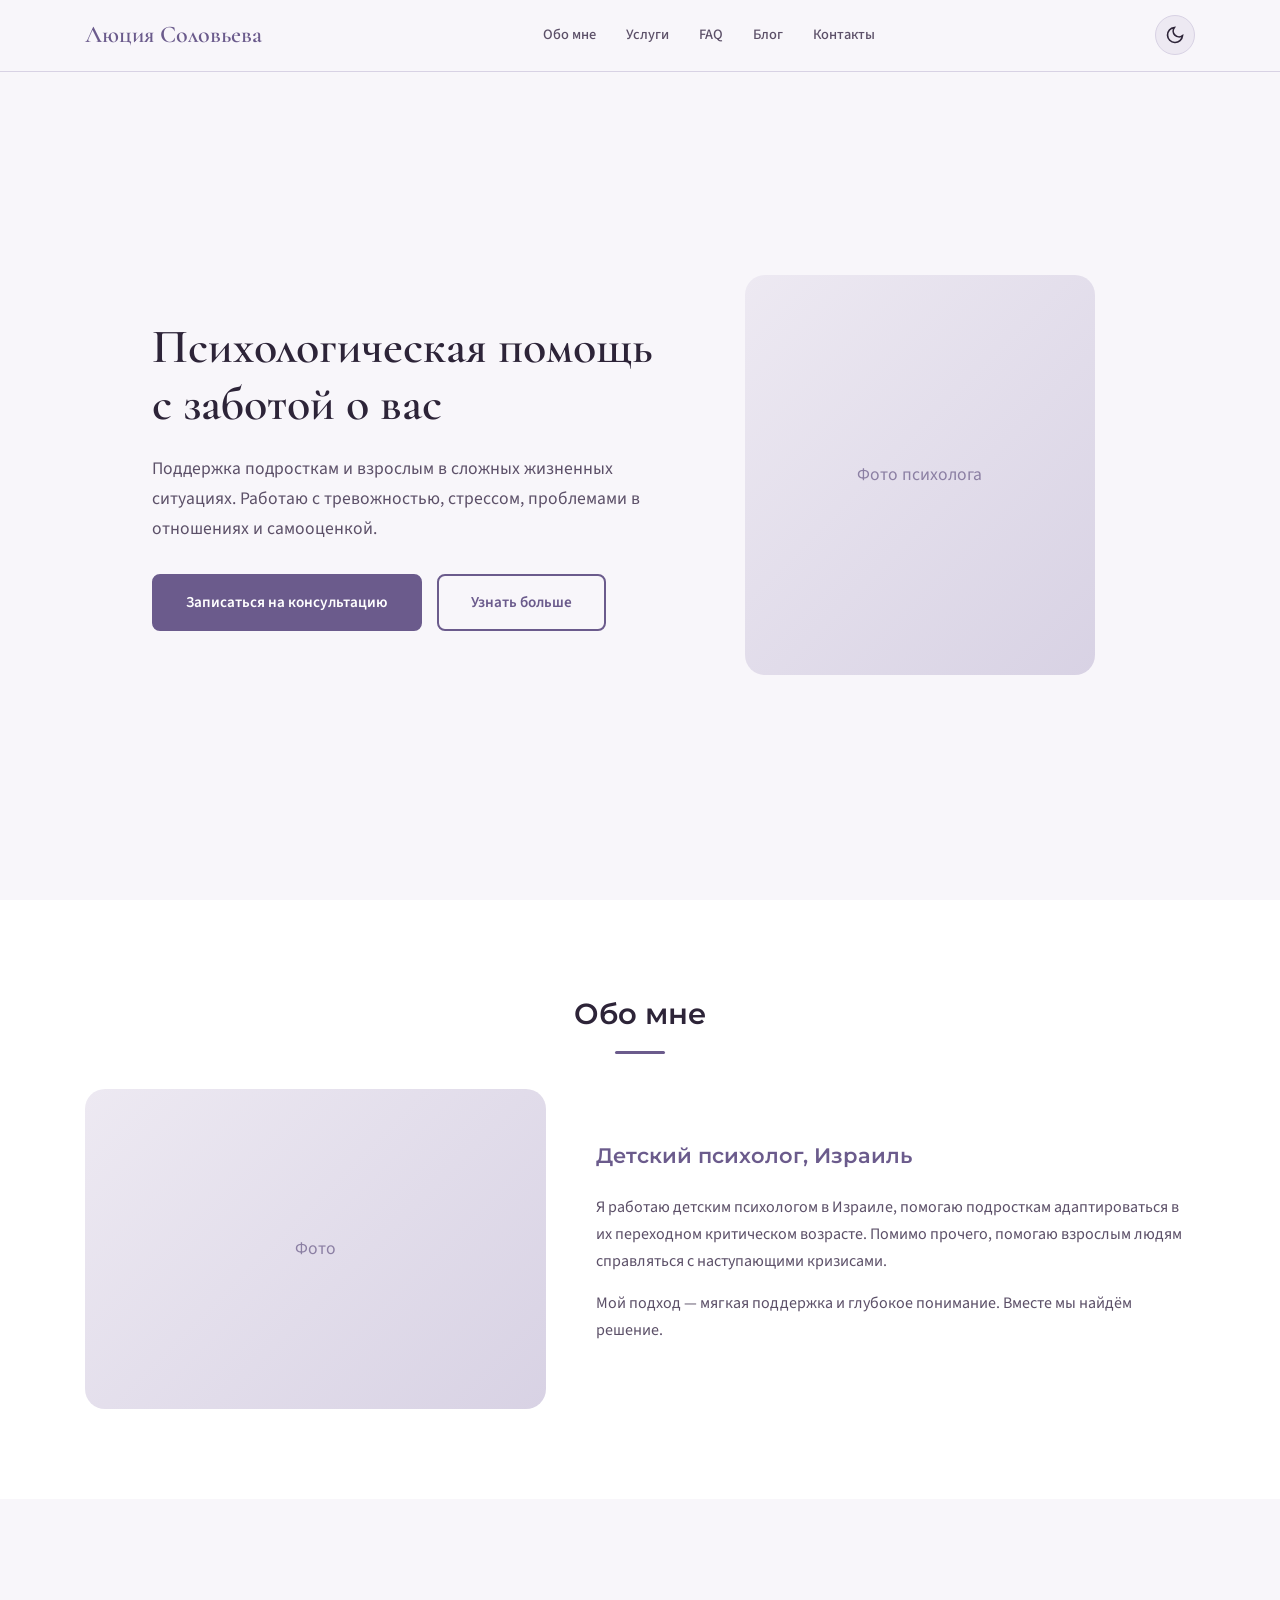
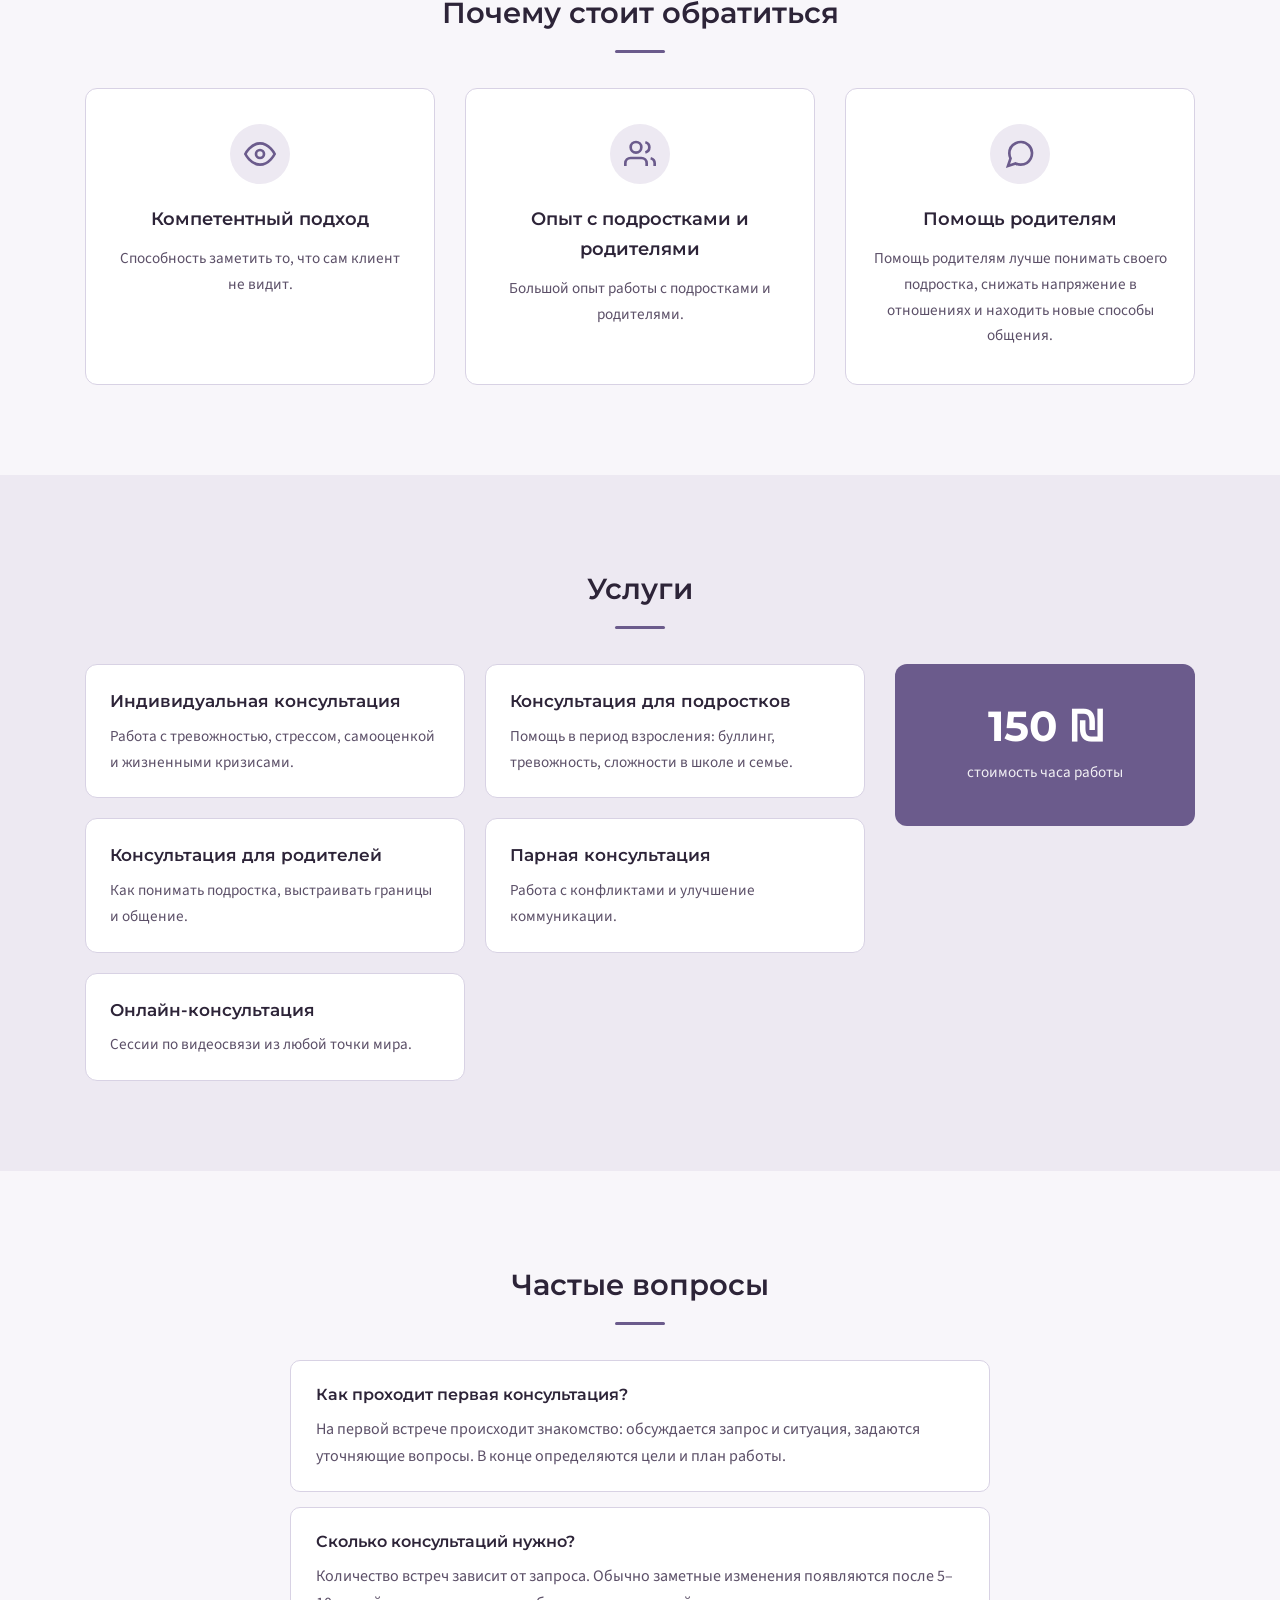
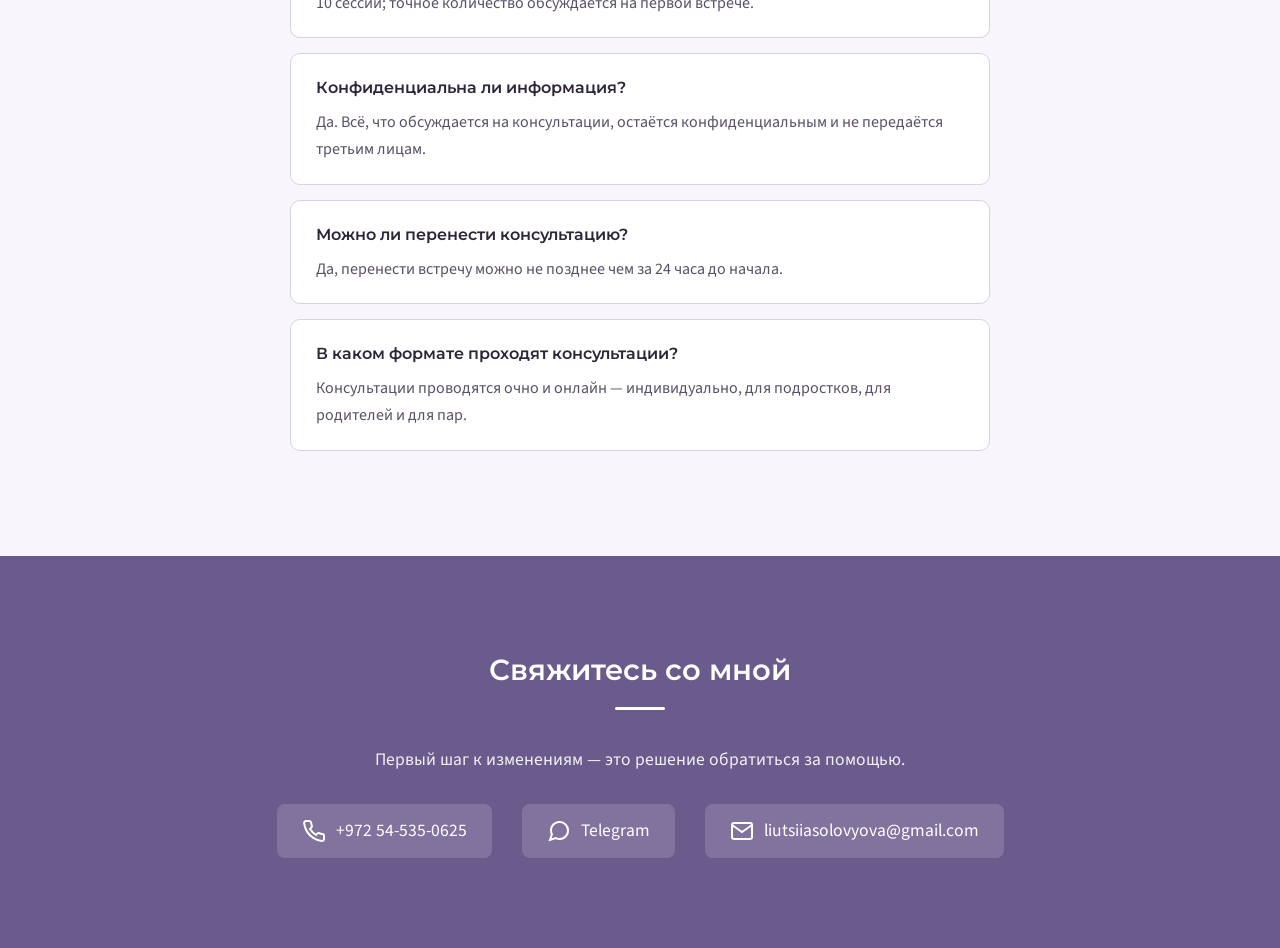
==== commit 79d6a91a: "Clean up landing page content and simplify sections - Remove stats, reviews and pricing sections, pl" ====
--- a/index.html
+++ b/index.html
@@ -20,8 +20,6 @@
             <nav class="nav">
                 <a href="#about" class="nav__link">Обо мне</a>
                 <a href="#services" class="nav__link">Услуги</a>
-                <a href="#reviews" class="nav__link">Отзывы</a>
-                <a href="#pricing" class="nav__link">Цены</a>
                 <a href="#faq" class="nav__link">FAQ</a>
                 <a href="blog.html" class="nav__link">Блог</a>
                 <a href="#contacts" class="nav__link">Контакты</a>
@@ -77,20 +75,6 @@
                     <h3>Детский психолог, Израиль</h3>
                     <p>Я работаю детским психологом в Израиле, помогаю подросткам адаптироваться в их переходном критическом возрасте. Помимо прочего, помогаю взрослым людям справляться с наступающими кризисами.</p>
                     <p>Мой подход — мягкая поддержка и глубокое понимание. Вместе мы найдём решение.</p>
-                    <div class="about__stats">
-                        <div class="stat">
-                            <span class="stat__number">8+</span>
-                            <span class="stat__label">лет опыта</span>
-                        </div>
-                        <div class="stat">
-                            <span class="stat__number">500+</span>
-                            <span class="stat__label">клиентов</span>
-                        </div>
-                        <div class="stat">
-                            <span class="stat__number">2000+</span>
-                            <span class="stat__label">сессий</span>
-                        </div>
-                    </div>
                 </div>
             </div>
         </div>
@@ -98,35 +82,38 @@
 
     <section class="section advantages">
         <div class="container">
-            <h2 class="section-title">Почему выбирают меня</h2>
+            <h2 class="section-title">Почему стоит обратиться</h2>
             <div class="advantages__grid">
                 <div class="advantage-card">
                     <div class="advantage-card__icon">
                         <svg width="32" height="32" viewBox="0 0 24 24" fill="none" stroke="currentColor" stroke-width="2">
-                            <path d="M20.84 4.61a5.5 5.5 0 0 0-7.78 0L12 5.67l-1.06-1.06a5.5 5.5 0 0 0-7.78 7.78l1.06 1.06L12 21.23l7.78-7.78 1.06-1.06a5.5 5.5 0 0 0 0-7.78z"></path>
+                            <path d="M1 12s4-8 11-8 11 8 11 8-4 8-11 8-11-8-11-8z"></path>
+                            <circle cx="12" cy="12" r="3"></circle>
                         </svg>
                     </div>
-                    <h3>Индивидуальный подход</h3>
-                    <p>Для каждого клиента разрабатываю персональную программу работы</p>
+                    <h3>Компетентный подход</h3>
+                    <p>Способность заметить то, что сам клиент не видит.</p>
                 </div>
                 <div class="advantage-card">
                     <div class="advantage-card__icon">
                         <svg width="32" height="32" viewBox="0 0 24 24" fill="none" stroke="currentColor" stroke-width="2">
-                            <circle cx="12" cy="12" r="10"></circle>
-                            <polyline points="12 6 12 12 16 14"></polyline>
+                            <path d="M17 21v-2a4 4 0 0 0-4-4H5a4 4 0 0 0-4 4v2"></path>
+                            <circle cx="9" cy="7" r="4"></circle>
+                            <path d="M23 21v-2a4 4 0 0 0-3-3.87"></path>
+                            <path d="M16 3.13a4 4 0 0 1 0 7.75"></path>
                         </svg>
                     </div>
-                    <h3>Удобное время</h3>
-                    <p>Гибкий график консультаций, в том числе онлайн</p>
+                    <h3>Опыт с подростками и родителями</h3>
+                    <p>Большой опыт работы с подростками и родителями.</p>
                 </div>
                 <div class="advantage-card">
                     <div class="advantage-card__icon">
                         <svg width="32" height="32" viewBox="0 0 24 24" fill="none" stroke="currentColor" stroke-width="2">
-                            <path d="M12 22s8-4 8-10V5l-8-3-8 3v7c0 6 8 10 8 10z"></path>
+                            <path d="M21 11.5a8.38 8.38 0 0 1-.9 3.8 8.5 8.5 0 0 1-7.6 4.7 8.38 8.38 0 0 1-3.8-.9L3 21l1.9-5.7a8.38 8.38 0 0 1-.9-3.8 8.5 8.5 0 0 1 4.7-7.6 8.38 8.38 0 0 1 3.8-.9h.5a8.48 8.48 0 0 1 8 8v.5z"></path>
                         </svg>
                     </div>
-                    <h3>Конфиденциальность</h3>
-                    <p>Гарантирую полную анонимность и безопасность данных</p>
+                    <h3>Помощь родителям</h3>
+                    <p>Помощь родителям лучше понимать своего подростка, снижать напряжение в отношениях и находить новые способы общения.</p>
                 </div>
             </div>
         </div>
@@ -135,89 +122,33 @@
     <section class="section services" id="services">
         <div class="container">
             <h2 class="section-title">Услуги</h2>
-            <div class="services__grid">
-                <div class="service-card">
-                    <h3>Индивидуальная консультация</h3>
-                    <p>Работа с тревожностью, стрессом, низкой самооценкой, сложностями в отношениях и жизненными кризисами.</p>
-                    <div class="service-card__price">60 мин / 150 ₪</div>
-                </div>
-                <div class="service-card">
-                    <h3>Консультация для подростков</h3>
-                    <p>Помощь в сложный период взросления, с буллингом, тревожностью, проблемами в школе и семье.</p>
-                    <div class="service-card__price">60 мин / 150 ₪</div>
-                </div>
-                <div class="service-card">
-                    <h3>Консультация для родителей</h3>
-                    <p>Помощь в выстраивании отношений с подростками, понимание их потребностей.</p>
-                    <div class="service-card__price">60 мин / 150 ₪</div>
-                </div>
-                <div class="service-card">
-                    <h3>Парная консультация</h3>
-                    <p>Работа с конфликтами, улучшение коммуникации, восстановление близости.</p>
-                    <div class="service-card__price">90 мин / 250 ₪</div>
-                </div>
-                <div class="service-card">
-                    <h3>Онлайн-консультация</h3>
-                    <p>Комфортные сессии по видеосвязи из любой точки мира. То же качество, что и очно.</p>
-                    <div class="service-card__price">60 мин / 2500 ₽</div>
-                </div>
-            </div>
-        </div>
-    </section>
-
-    <section class="section reviews" id="reviews">
-        <div class="container">
-            <h2 class="section-title">Отзывы</h2>
-            <div class="reviews__slider">
-                <div class="reviews__track">
-                    <div class="review-card">
-                        <div class="review-card__text">"Очень благодарна за помощь! смогла разобраться в своих эмоциях и наконец почувствовать себя спокойно."</div>
-                        <div class="review-card__author">— Анна, 28 лет</div>
-                    </div>
-                    <div class="review-card">
-                        <div class="review-card__text">"Помогли сыну справиться с буллингом в школе. Отношения в семье стали намного лучше."</div>
-                        <div class="review-card__author">— Марина, мама подростка</div>
-                    </div>
-                    <div class="review-card">
-                        <div class="review-card__text">"Профессиональный подход и чуткость. Рекомендую всем, кто ищет поддержку."</div>
-                        <div class="review-card__author">— Дмитрий, 35 лет</div>
-                    </div>
-                </div>
-            </div>
-        </div>
-    </section>
-
-    <section class="section pricing" id="pricing">
-        <div class="container">
-            <h2 class="section-title">Тарифы</h2>
-            <div class="pricing__grid">
-                <div class="price-card">
-                    <h3>Разовая сессия</h3>
-                    <div class="price-card__cost">150 ₪</div>
-                    <ul class="price-card__list">
-                        <li>60 минут</li>
-                        <li>Онлайн</li>
-                        <li>Запись сессии</li>
-                    </ul>
-                </div>
-                <div class="price-card price-card--featured">
-                    <h3>Базовый</h3>
-                    <div class="price-card__cost">1350 ₪</div>
-                    <ul class="price-card__list">
-                        <li>10 сессий</li>
-                        <li>Скидка 10%</li>
-                        <li>Поддержка между сессиями</li>
-                    </ul>
-                </div>
-                <div class="price-card">
-                    <h3>Интенсив</h3>
-                    <div class="price-card__cost">2400 ₪</div>
-                    <ul class="price-card__list">
-                        <li>20 сессий</li>
-                        <li>Скидка 20%</li>
-                        <li>Приоритетная запись</li>
-                    </ul>
-                </div>
+            <div class="services__inner">
+                <ul class="services__list">
+                    <li>
+                        <span class="services__name">Индивидуальная консультация</span>
+                        <span class="services__desc">Работа с тревожностью, стрессом, самооценкой и жизненными кризисами.</span>
+                    </li>
+                    <li>
+                        <span class="services__name">Консультация для подростков</span>
+                        <span class="services__desc">Помощь в период взросления: буллинг, тревожность, сложности в школе и семье.</span>
+                    </li>
+                    <li>
+                        <span class="services__name">Консультация для родителей</span>
+                        <span class="services__desc">Как понимать подростка, выстраивать границы и общение.</span>
+                    </li>
+                    <li>
+                        <span class="services__name">Парная консультация</span>
+                        <span class="services__desc">Работа с конфликтами и улучшение коммуникации.</span>
+                    </li>
+                    <li>
+                        <span class="services__name">Онлайн-консультация</span>
+                        <span class="services__desc">Сессии по видеосвязи из любой точки мира.</span>
+                    </li>
+                </ul>
+                <aside class="services__price">
+                    <div class="services__price-value">150 ₪</div>
+                    <div class="services__price-label">стоимость часа работы</div>
+                </aside>
             </div>
         </div>
     </section>
@@ -227,27 +158,33 @@
             <h2 class="section-title">Частые вопросы</h2>
             <div class="faq__list">
                 <div class="faq__item">
-                    <button class="faq__question">Как проходит первая консультация?</button>
-                    <div class="faq__answer">
-                        <p>На первой консультации мы знакомимся, вы рассказываете о вашей ситуации, а я отвечаю на вопросы. В конце определяем цели и план работы.</p>
-                    </div>
-                </div>
-                <div class="faq__item">
-                    <button class="faq__question">Сколько консультаций нужно?</button>
-                    <div class="faq__answer">
-                        <p>Это зависит от вашей ситуации. Обычно заметные результаты появляются после 5-10 сессий. Точное количество обсудим на первой встрече.</p>
-                    </div>
-                </div>
-                <div class="faq__item">
-                    <button class="faq__question">Конфиденциальна ли информация?</button>
-                    <div class="faq__answer">
-                        <p>Да, вся информация строго конфиденциальна. Я соблюдаю профессиональную этику и не передаю данные третьим лицам.</p>
-                    </div>
-                </div>
-                <div class="faq__item">
-                    <button class="faq__question">Можно ли перенести консультацию?</button>
-                    <div class="faq__answer">
-                        <p>Да, перенос возможен не менее чем за 24 часа до сессии без штрафных санкций.</p>
+                    <div class="faq__question">Как проходит первая консультация?</div>
+                    <div class="faq__answer">
+                        <p>На первой встрече происходит знакомство: обсуждается запрос и ситуация, задаются уточняющие вопросы. В конце определяются цели и план работы.</p>
+                    </div>
+                </div>
+                <div class="faq__item">
+                    <div class="faq__question">Сколько консультаций нужно?</div>
+                    <div class="faq__answer">
+                        <p>Количество встреч зависит от запроса. Обычно заметные изменения появляются после 5–10 сессий; точное количество обсуждается на первой встрече.</p>
+                    </div>
+                </div>
+                <div class="faq__item">
+                    <div class="faq__question">Конфиденциальна ли информация?</div>
+                    <div class="faq__answer">
+                        <p>Да. Всё, что обсуждается на консультации, остаётся конфиденциальным и не передаётся третьим лицам.</p>
+                    </div>
+                </div>
+                <div class="faq__item">
+                    <div class="faq__question">Можно ли перенести консультацию?</div>
+                    <div class="faq__answer">
+                        <p>Да, перенести встречу можно не позднее чем за 24 часа до начала.</p>
+                    </div>
+                </div>
+                <div class="faq__item">
+                    <div class="faq__question">В каком формате проходят консультации?</div>
+                    <div class="faq__answer">
+                        <p>Консультации проводятся очно и онлайн — индивидуально, для подростков, для родителей и для пар.</p>
                     </div>
                 </div>
             </div>
@@ -282,12 +219,6 @@
         </div>
     </section>
 
-    <footer class="footer">
-        <div class="container">
-            <p>© 2026 Люция Соловьева. Все права защищены.</p>
-        </div>
-    </footer>
-
     <button class="scroll-top" id="scrollTop" aria-label="Наверх">
         <svg width="24" height="24" viewBox="0 0 24 24" fill="none" stroke="currentColor" stroke-width="2">
             <polyline points="18 15 12 9 6 15"></polyline>
--- a/css/style.css
+++ b/css/style.css
@@ -328,33 +328,6 @@
     transition: color var(--transition);
 }
 
-.about__stats {
-    display: flex;
-    gap: 40px;
-    margin-top: 30px;
-    padding-top: 25px;
-    border-top: 1px solid var(--border);
-}
-
-.stat {
-    text-align: center;
-}
-
-.stat__number {
-    display: block;
-    font-family: 'Montserrat', sans-serif;
-    font-size: 2rem;
-    font-weight: 700;
-    color: var(--accent);
-    transition: color var(--transition);
-}
-
-.stat__label {
-    font-size: 0.85rem;
-    color: var(--text-light);
-    transition: color var(--transition);
-}
-
 /* Advantages */
 .advantages__grid {
     display: grid;
@@ -416,158 +389,72 @@
     transition: background var(--transition);
 }
 
-.services__grid {
+.services__inner {
     display: grid;
-    grid-template-columns: repeat(auto-fit, minmax(280px, 1fr));
-    gap: 25px;
-}
-
-.service-card {
+    grid-template-columns: 1fr 300px;
+    gap: 30px;
+    align-items: start;
+}
+
+.services__list {
+    list-style: none;
+    display: grid;
+    grid-template-columns: repeat(2, 1fr);
+    gap: 20px;
+}
+
+.services__list li {
     background: var(--bg-card);
-    padding: 30px;
+    border: 1px solid var(--border);
     border-radius: 12px;
-    border: 1px solid var(--border);
-    transition: all var(--transition);
-}
-
-.service-card:hover {
-    transform: translateY(-5px);
+    padding: 22px 24px;
+    transition: all var(--transition);
+}
+
+.services__list li:hover {
+    transform: translateY(-3px);
     box-shadow: 0 12px 30px var(--shadow);
     border-color: var(--accent-light);
 }
 
-.service-card h3 {
+.services__name {
+    display: block;
     font-family: 'Montserrat', sans-serif;
-    font-size: 1.1rem;
-    font-weight: 600;
-    margin-bottom: 12px;
+    font-size: 1.05rem;
+    font-weight: 600;
     color: var(--text);
-    transition: color var(--transition);
-}
-
-.service-card p {
+    margin-bottom: 8px;
+    transition: color var(--transition);
+}
+
+.services__desc {
+    display: block;
     font-size: 0.95rem;
     color: var(--text-secondary);
-    margin-bottom: 15px;
-    transition: color var(--transition);
-}
-
-.service-card__price {
+    transition: color var(--transition);
+}
+
+.services__price {
+    position: sticky;
+    top: 100px;
+    background: var(--accent);
+    color: white;
+    border-radius: 12px;
+    padding: 40px 30px;
+    text-align: center;
+}
+
+.services__price-value {
     font-family: 'Montserrat', sans-serif;
-    font-size: 1rem;
-    font-weight: 600;
-    color: var(--accent);
-    transition: color var(--transition);
-}
-
-/* Reviews */
-.reviews__slider {
-    overflow: hidden;
-    padding: 20px 0;
-}
-
-.reviews__track {
-    display: flex;
-    gap: 25px;
-    animation: scroll 20s linear infinite;
-}
-
-.review-card {
-    flex: 0 0 350px;
-    background: var(--bg-card);
-    padding: 30px;
-    border-radius: 12px;
-    border: 1px solid var(--border);
-    transition: all var(--transition);
-}
-
-.review-card__text {
-    font-style: italic;
-    margin-bottom: 15px;
-    color: var(--text-secondary);
-    transition: color var(--transition);
-}
-
-.review-card__author {
-    font-weight: 600;
-    color: var(--accent);
-    transition: color var(--transition);
-}
-
-@keyframes scroll {
-    0% { transform: translateX(0); }
-    100% { transform: translateX(-50%); }
-}
-
-/* Pricing */
-.pricing__grid {
-    display: grid;
-    grid-template-columns: repeat(3, 1fr);
-    gap: 25px;
-}
-
-.price-card {
-    background: var(--bg-card);
-    padding: 40px 30px;
-    border-radius: 12px;
-    text-align: center;
-    border: 1px solid var(--border);
-    transition: all var(--transition);
-}
-
-.price-card:hover {
-    transform: translateY(-5px);
-    box-shadow: 0 15px 35px var(--shadow);
-}
-
-.price-card h3 {
-    font-family: 'Montserrat', sans-serif;
-    font-size: 1.2rem;
-    font-weight: 600;
-    margin-bottom: 15px;
-    color: var(--text);
-    transition: color var(--transition);
-}
-
-.price-card__cost {
-    font-family: 'Montserrat', sans-serif;
-    font-size: 2.2rem;
+    font-size: 2.6rem;
     font-weight: 700;
-    color: var(--accent);
-    margin-bottom: 20px;
-    transition: color var(--transition);
-}
-
-.price-card__list {
-    list-style: none;
-    color: var(--text-secondary);
-    transition: color var(--transition);
-}
-
-.price-card__list li {
-    padding: 8px 0;
-    border-bottom: 1px solid var(--border);
-}
-
-.price-card__list li:last-child {
-    border-bottom: none;
-}
-
-.price-card--featured {
-    background: var(--accent);
-    border-color: var(--accent);
-}
-
-.price-card--featured h3,
-.price-card--featured .price-card__cost,
-.price-card--featured .price-card__list,
-.price-card--featured .price-card__list li {
-    color: white;
-    border-color: rgba(255,255,255,0.2);
-}
-
-.price-card--featured .price-card__list li:last-child {
-    border: none;
+    line-height: 1.1;
+    margin-bottom: 10px;
+}
+
+.services__price-label {
+    font-size: 0.95rem;
+    opacity: 0.9;
 }
 
 /* FAQ */
@@ -586,46 +473,20 @@
 }
 
 .faq__question {
-    width: 100%;
-    padding: 20px 25px;
-    background: none;
-    border: none;
-    text-align: left;
+    padding: 20px 25px 8px;
     font-family: 'Montserrat', sans-serif;
     font-size: 1rem;
     font-weight: 600;
     color: var(--text);
-    cursor: pointer;
-    display: flex;
-    justify-content: space-between;
-    align-items: center;
-    transition: all var(--transition);
-}
-
-.faq__question::after {
-    content: '+';
-    font-size: 1.5rem;
-    color: var(--accent);
-    transition: transform var(--transition);
-}
-
-.faq__item.active .faq__question::after {
-    transform: rotate(45deg);
+    transition: all var(--transition);
 }
 
 .faq__answer {
-    max-height: 0;
-    overflow: hidden;
-    transition: max-height var(--transition);
+    padding: 0 25px 20px;
 }
 
 .faq__answer p {
-    padding: 0 25px 20px;
     color: var(--text-secondary);
-}
-
-.faq__item.active .faq__answer {
-    max-height: 200px;
 }
 
 /* Contacts */
@@ -672,16 +533,6 @@
 .contact-link:hover {
     background: rgba(255,255,255,0.25);
     transform: translateY(-2px);
-}
-
-/* Footer */
-.footer {
-    padding: 25px 0;
-    text-align: center;
-    background: var(--bg-secondary);
-    color: var(--text-light);
-    font-size: 0.9rem;
-    transition: all var(--transition);
 }
 
 /* Scroll to top */
@@ -752,13 +603,17 @@
         order: -1;
     }
     
-    .advantages__grid,
-    .pricing__grid {
+    .advantages__grid {
         grid-template-columns: 1fr;
     }
     
-    .pricing__grid {
-        max-width: 400px;
+    .services__inner {
+        grid-template-columns: 1fr;
+    }
+    
+    .services__price {
+        position: static;
+        max-width: 320px;
         margin: 0 auto;
     }
 }
@@ -784,8 +639,8 @@
         padding: 60px 0;
     }
     
-    .about__stats {
-        justify-content: center;
+    .services__list {
+        grid-template-columns: 1fr;
     }
     
     .contacts__links {
